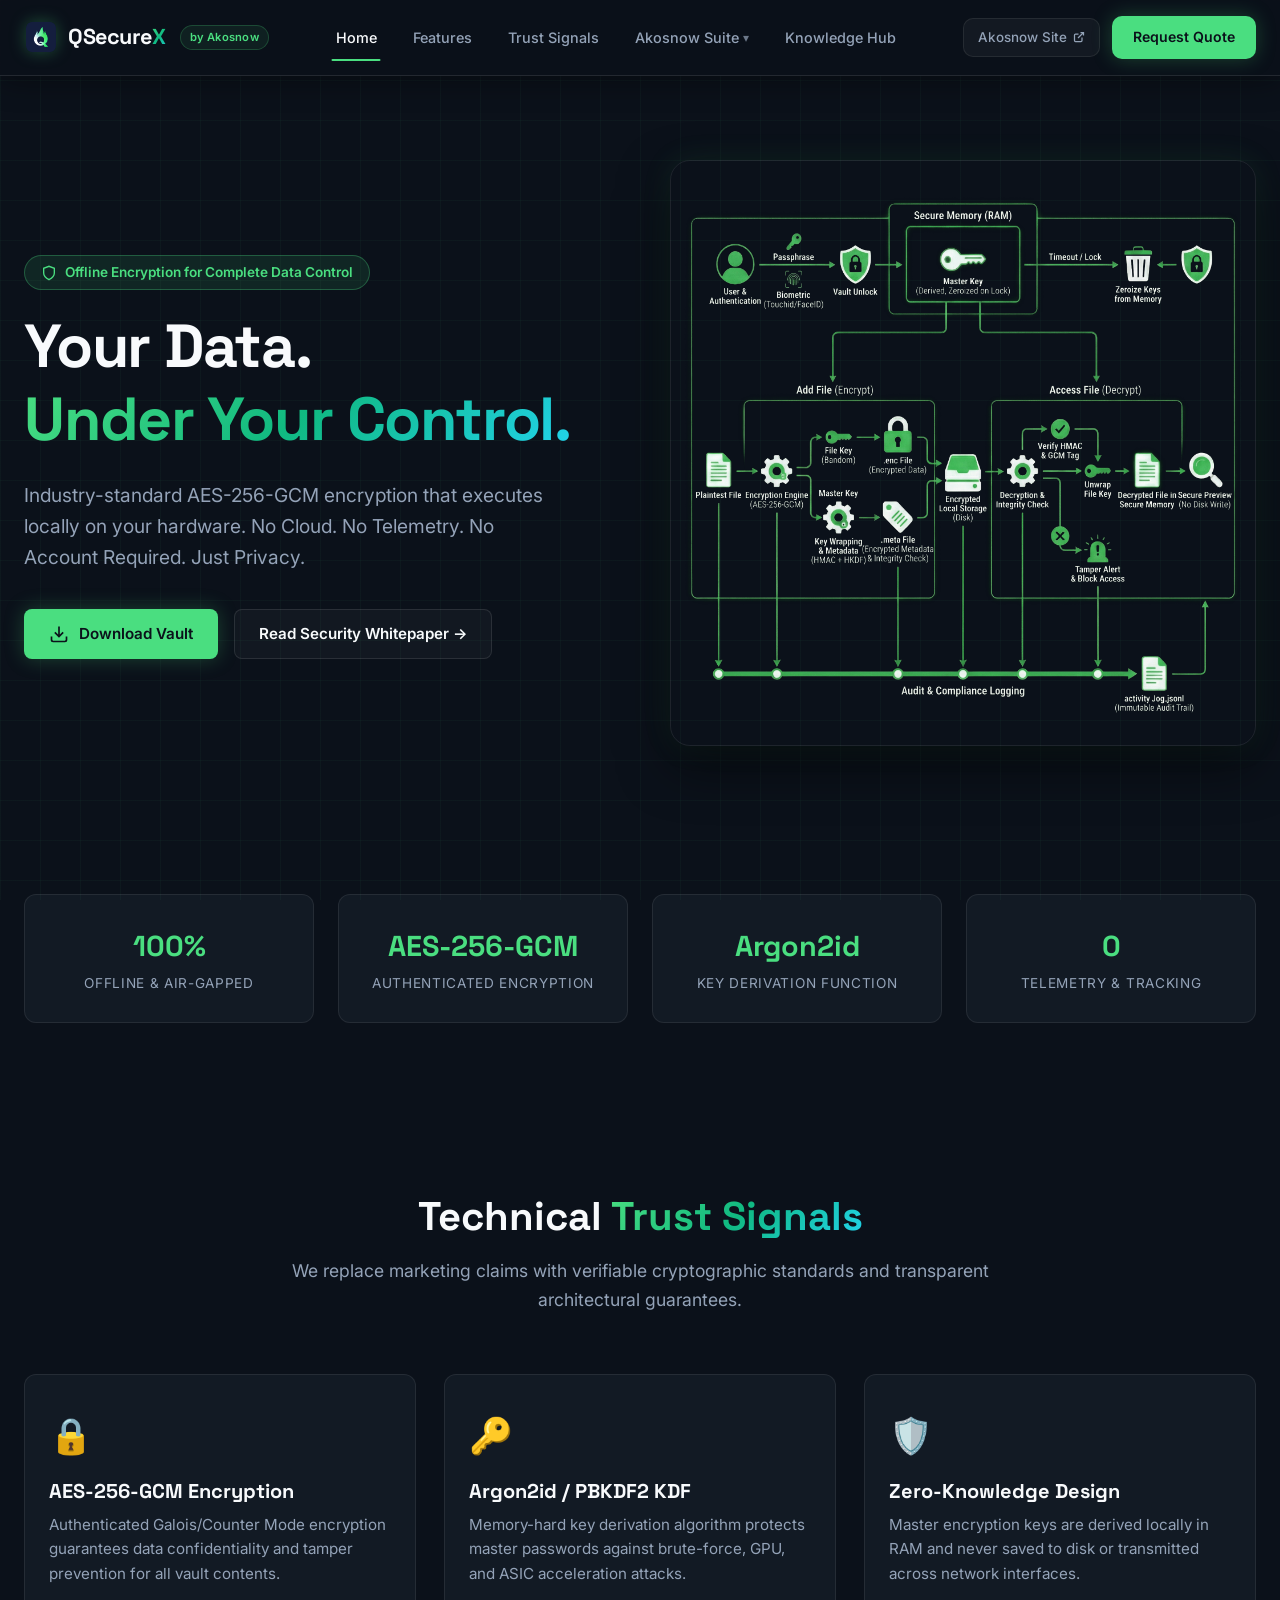
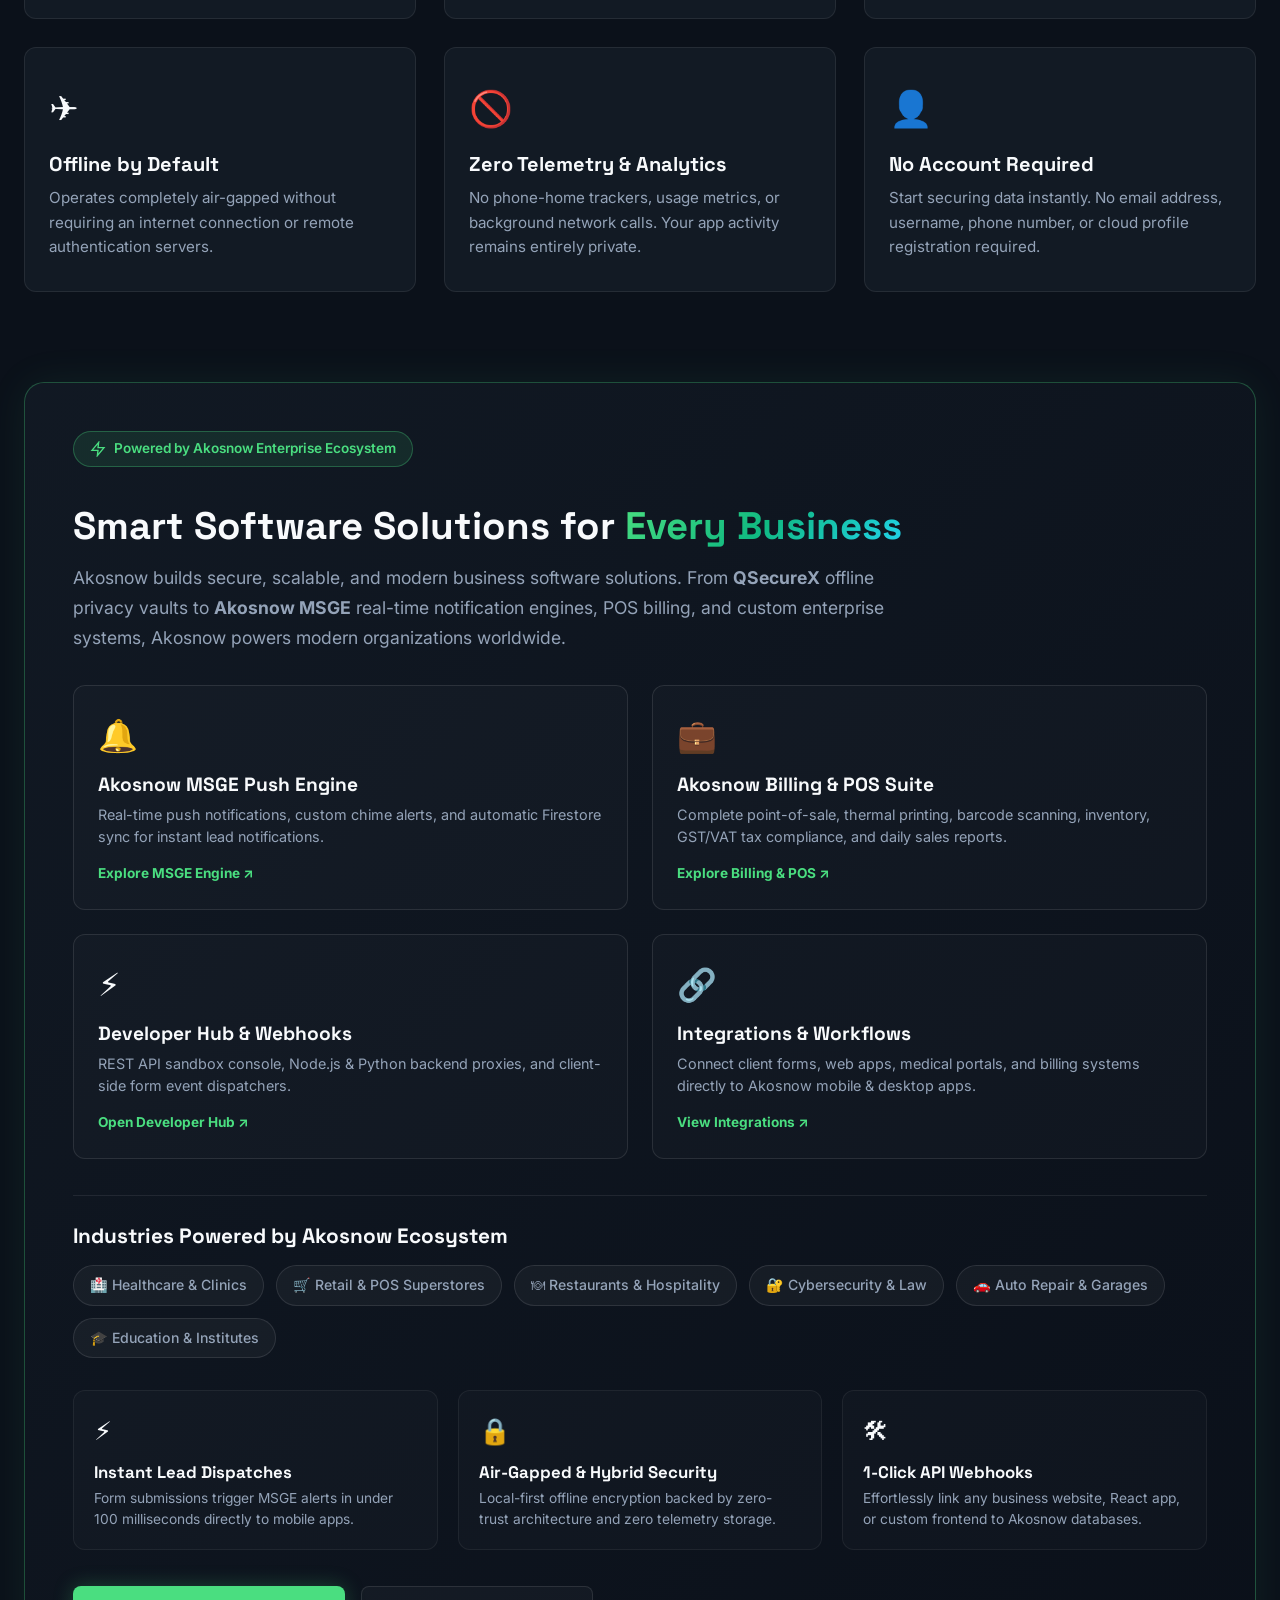
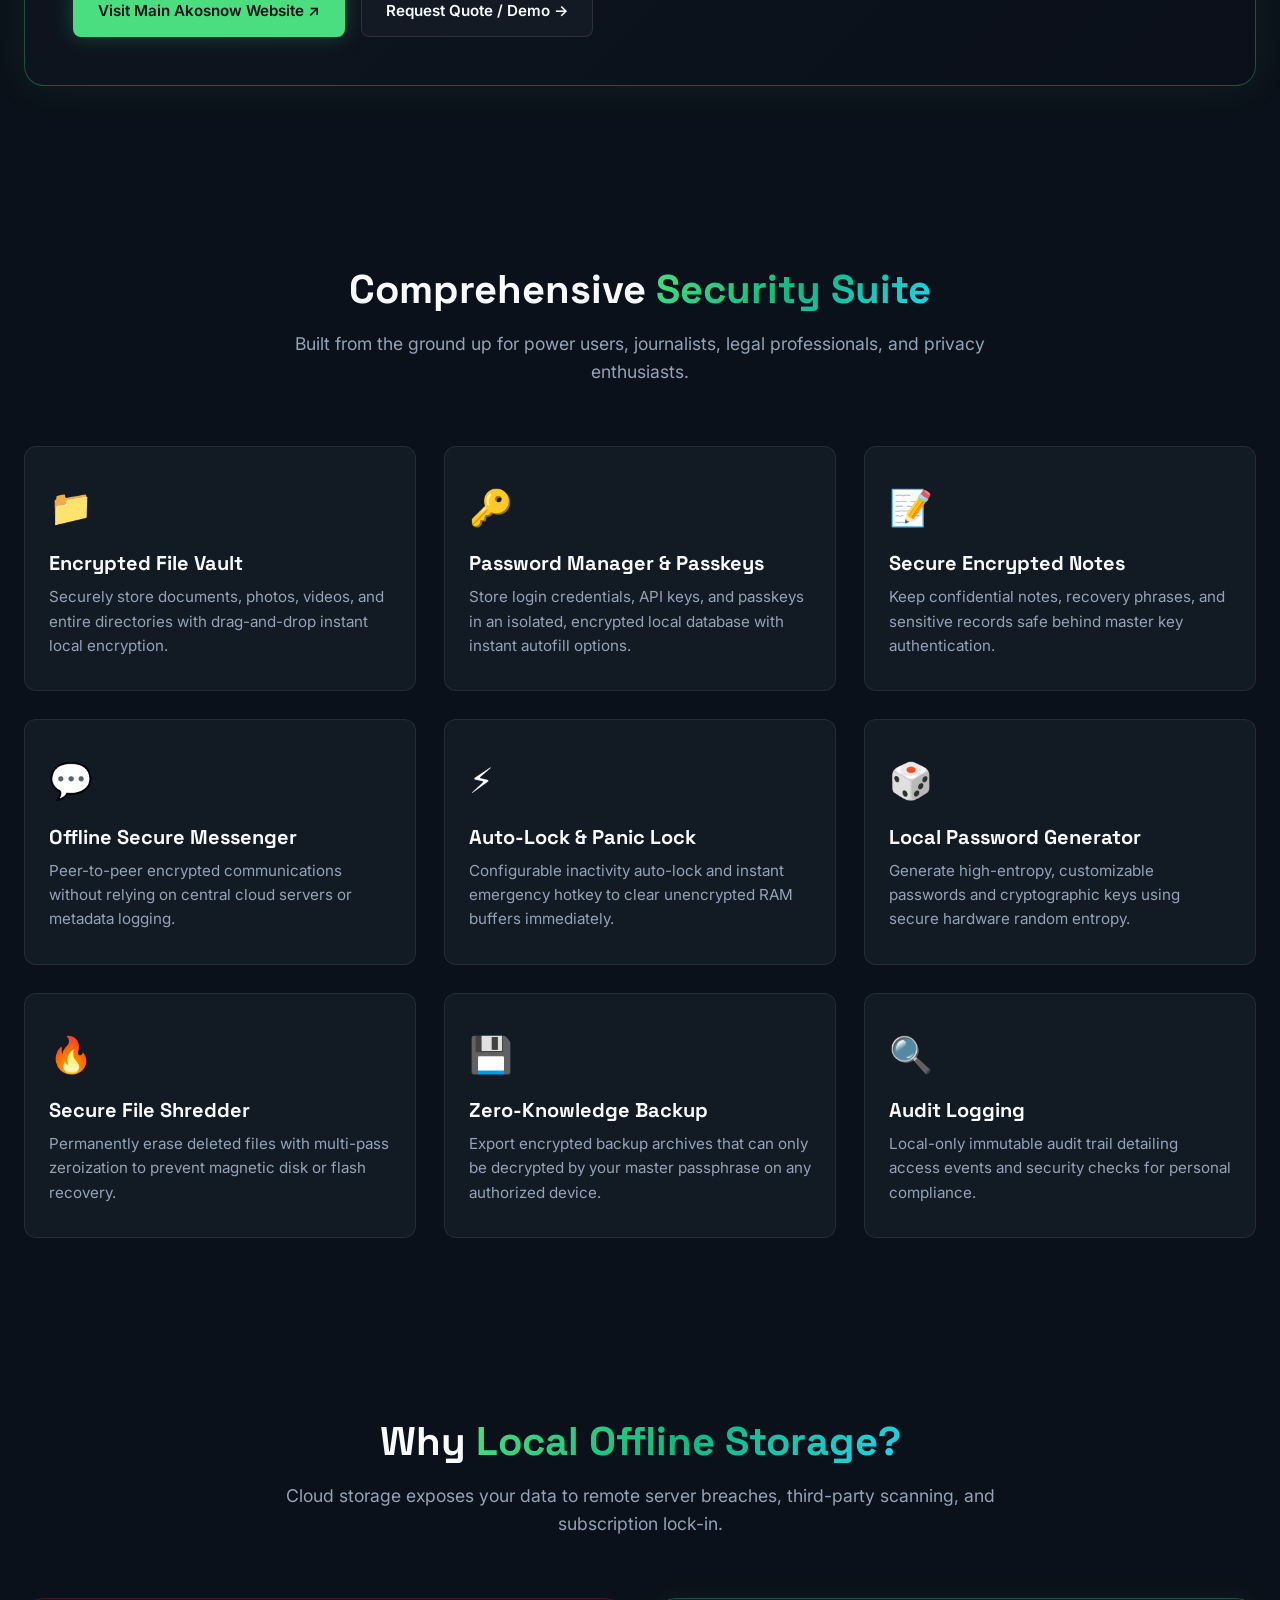
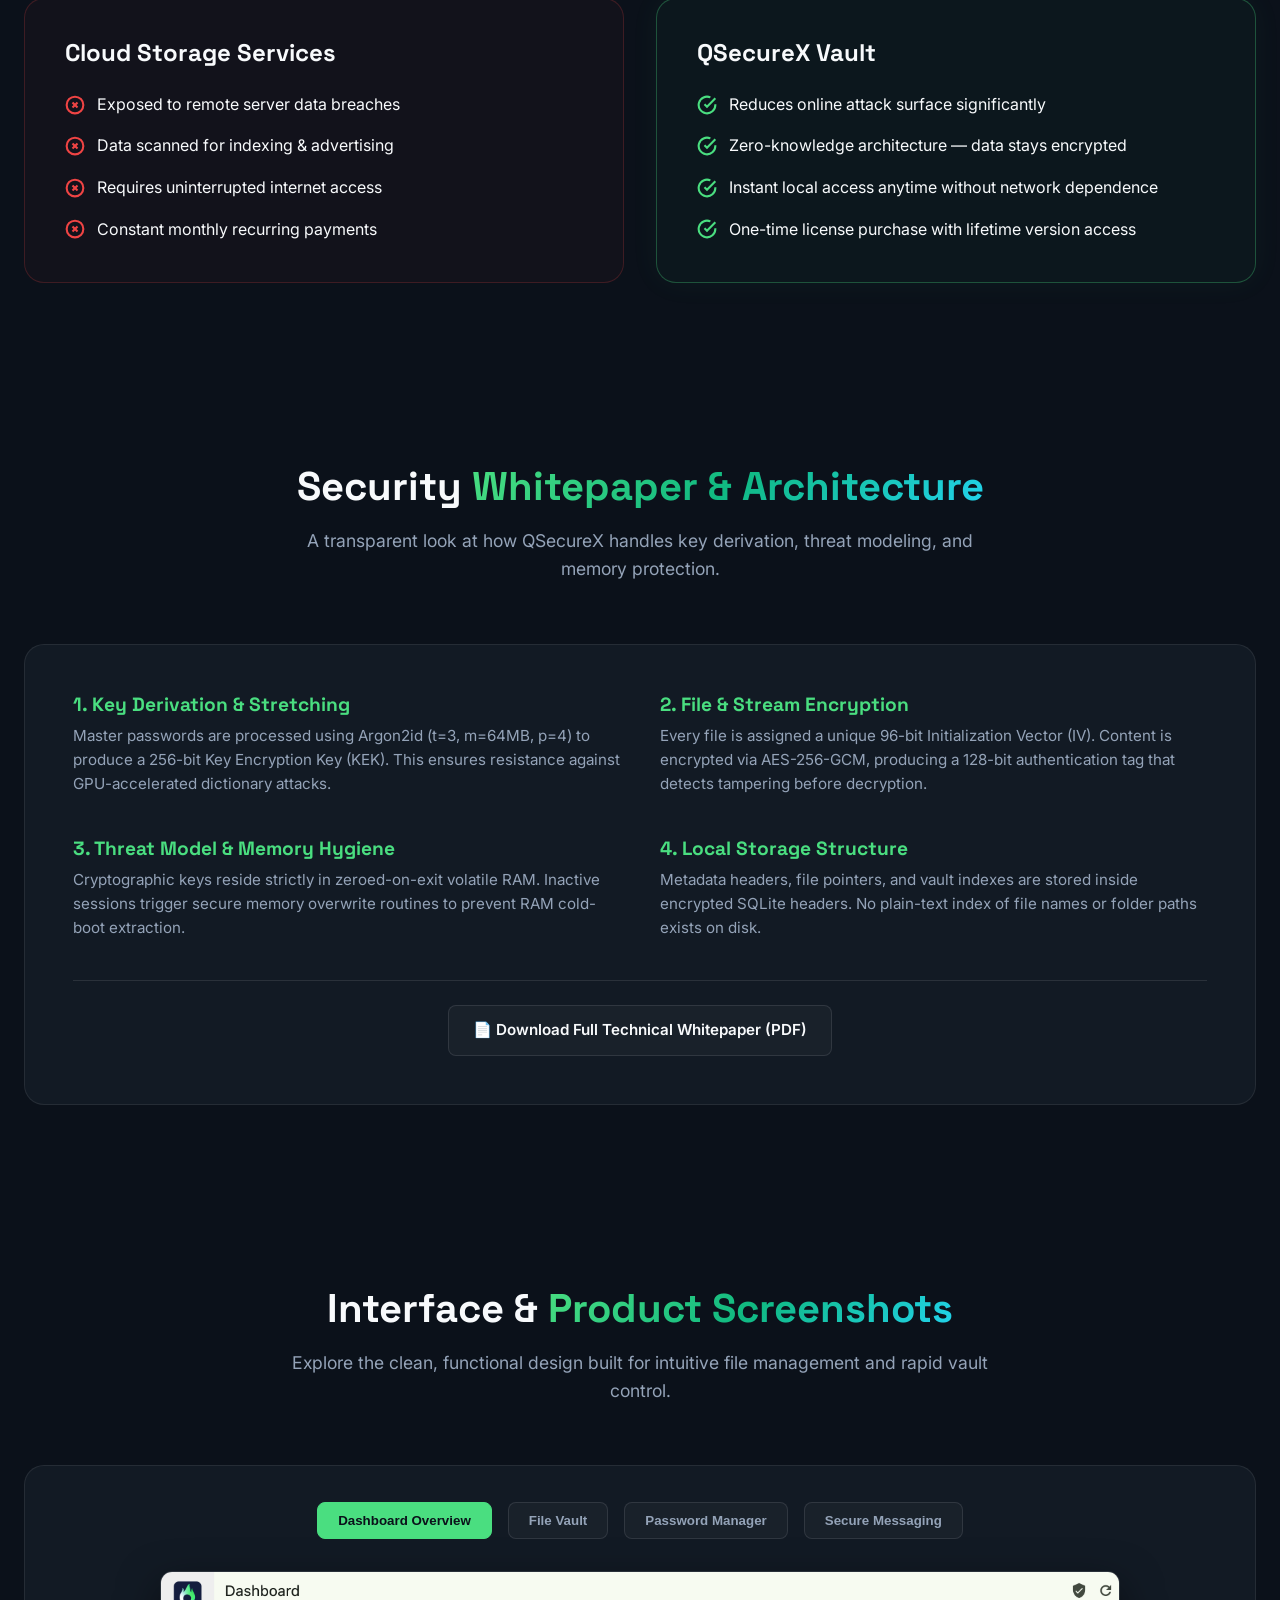
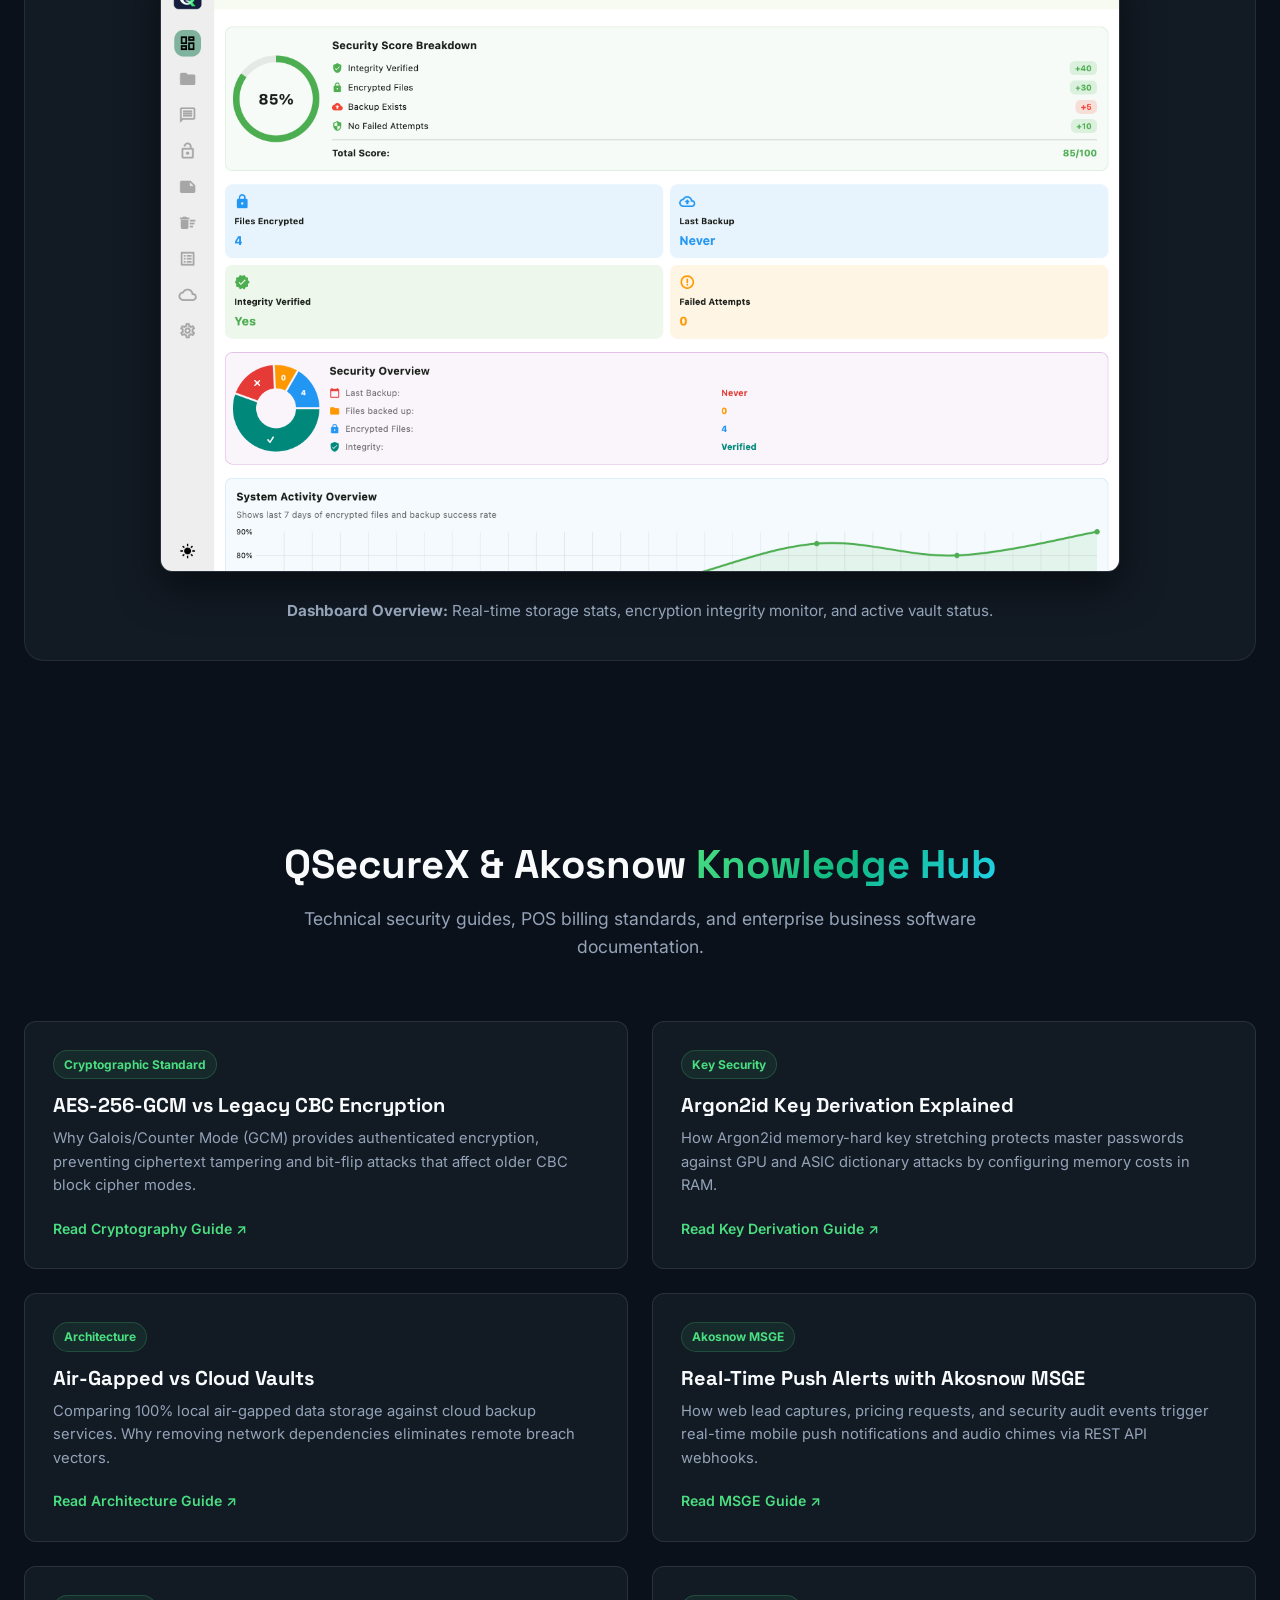
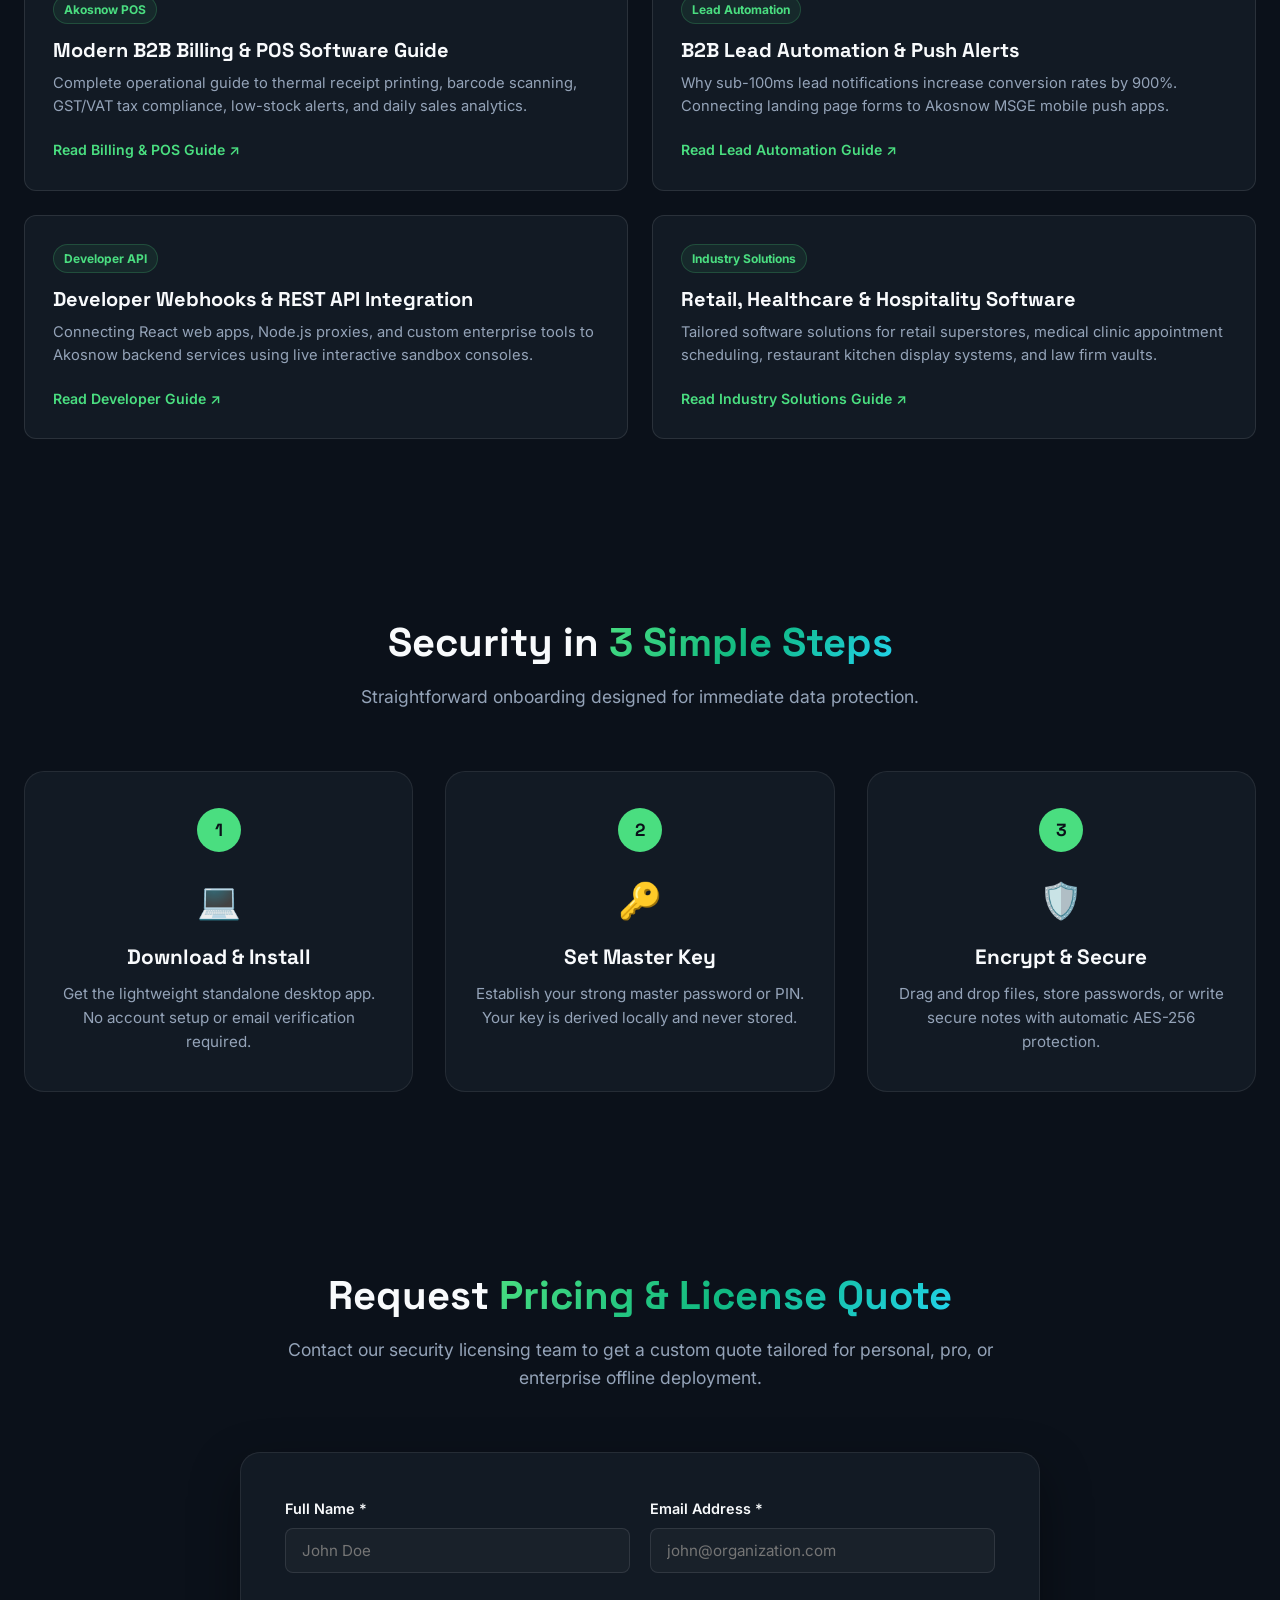
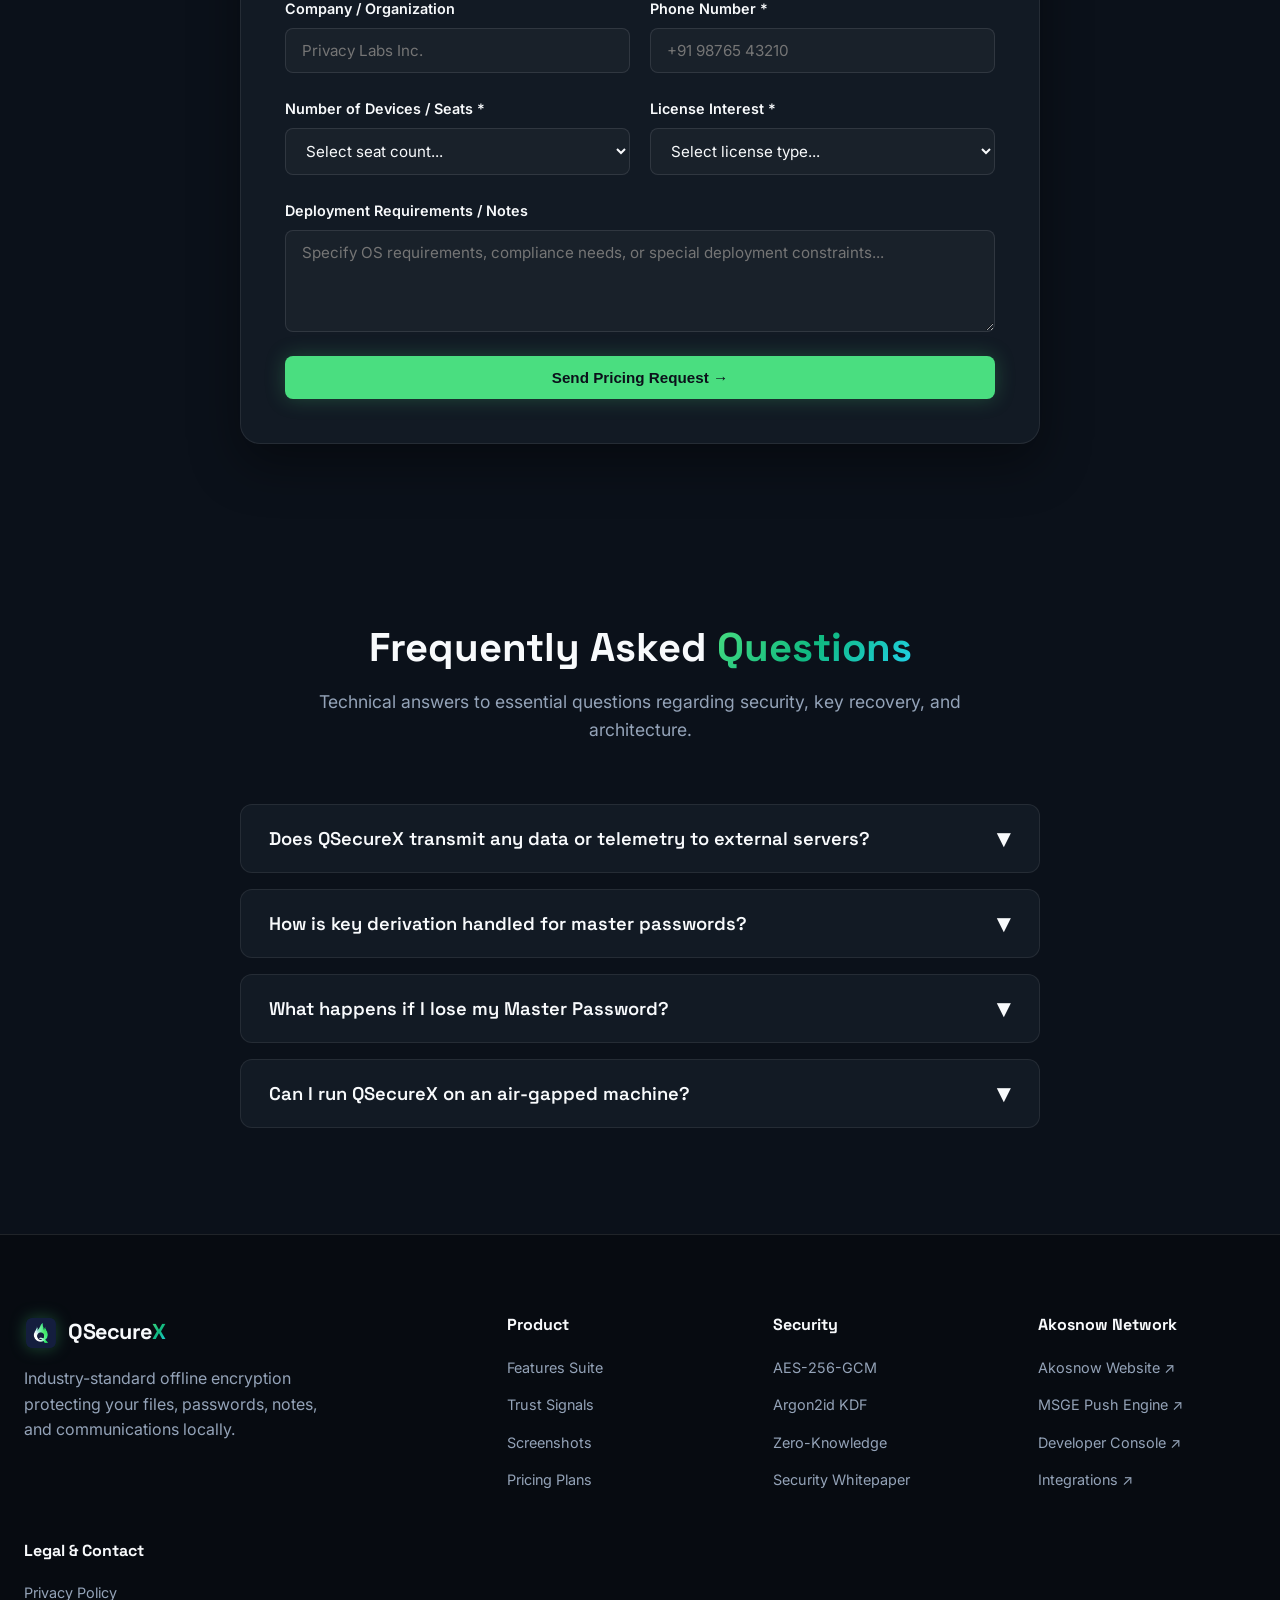
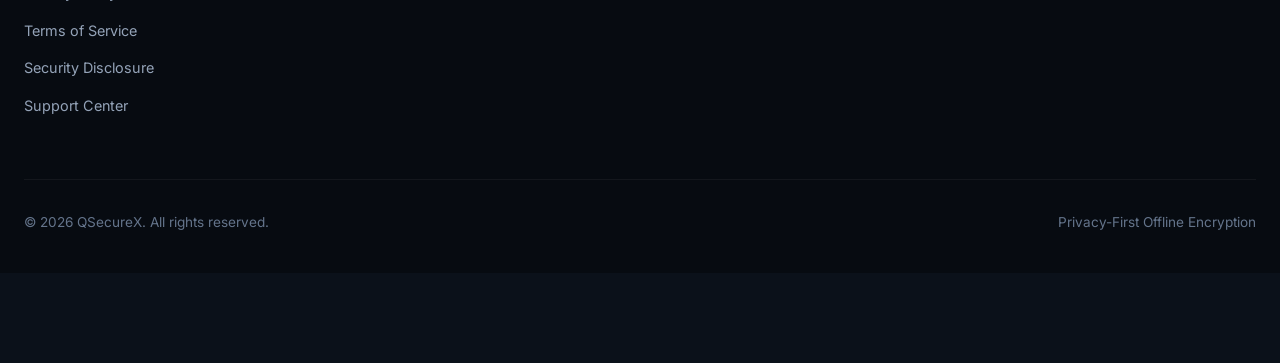
==== index.html @ ee8e8593 "Add files via upload" ====
<!DOCTYPE html>
<html lang="en">
<head>
  <meta charset="UTF-8">
  <meta name="viewport" content="width=device-width, initial-scale=1.0">
  <!-- Primary SEO Meta Tags -->
  <title>QSecureX - Offline Privacy Vault & Local Encryption</title>
  <meta name="title" content="QSecureX - Offline Privacy Vault & Local Encryption">
  <meta name="description" content="QSecureX by Akosnow is an offline privacy vault featuring AES-256-GCM local encryption, Argon2id key derivation, password manager, and Akosnow MSGE push alert sync.">
  <meta name="robots" content="index, follow, max-image-preview:large, max-snippet:-1, max-video-preview:-1">
  <meta name="author" content="Akosnow & QSecureX">
  <meta name="theme-color" content="#0b111a">
  <link rel="canonical" href="https://qsecurex.akosnow.com/">

  <!-- Open Graph / Facebook / WhatsApp SEO -->
  <meta property="og:type" content="website">
  <meta property="og:url" content="https://qsecurex.akosnow.com/">
  <meta property="og:title" content="QSecureX - Offline Privacy Vault & Security Suite">
  <meta property="og:description" content="Industry-standard AES-256-GCM local encryption powered by Akosnow MSGE. 100% offline, zero telemetry, complete data ownership.">
  <meta property="og:image" content="assets/gwag_1764444804643.png">
  <meta property="og:site_name" content="QSecureX by Akosnow">
  <meta property="og:locale" content="en_US">

  <!-- Twitter Card SEO -->
  <meta name="twitter:card" content="summary_large_image">
  <meta name="twitter:url" content="https://qsecurex.akosnow.com/">
  <meta name="twitter:title" content="QSecureX - Offline Privacy Vault">
  <meta name="twitter:description" content="AES-256-GCM authenticated local data encryption with Akosnow MSGE push alert integration. Zero telemetry tracking.">
  <meta name="twitter:image" content="assets/gwag_1764444804643.png">

  <!-- Structured Data JSON-LD Schemas (Google Search Rich Snippets) -->
  <script type="application/ld+json">
  {
    "@context": "https://schema.org",
    "@graph": [
      {
        "@type": "WebSite",
        "@id": "https://qsecurex.akosnow.com/#website",
        "url": "https://qsecurex.akosnow.com/",
        "name": "QSecureX Privacy Vault",
        "description": "Offline Privacy Vault & Local Encryption Software",
        "publisher": {
          "@id": "https://akosnow.com/#organization"
        }
      },
      {
        "@type": "WebPage",
        "@id": "https://qsecurex.akosnow.com/#webpage",
        "url": "https://qsecurex.akosnow.com/",
        "name": "QSecureX - Offline Privacy Vault & Local Encryption",
        "isPartOf": {
          "@id": "https://qsecurex.akosnow.com/#website"
        },
        "about": {
          "@id": "https://qsecurex.akosnow.com/#software-qsecurex"
        }
      },
      {
        "@type": "BreadcrumbList",
        "@id": "https://qsecurex.akosnow.com/#breadcrumb",
        "itemListElement": [
          {
            "@type": "ListItem",
            "position": 1,
            "name": "Home",
            "item": "https://qsecurex.akosnow.com/"
          },
          {
            "@type": "ListItem",
            "position": 2,
            "name": "QSecureX Vault",
            "item": "https://qsecurex.akosnow.com/#features"
          }
        ]
      },
      {
        "@type": "SoftwareApplication",
        "@id": "https://qsecurex.akosnow.com/#software-qsecurex",
        "name": "QSecureX Privacy Vault",
        "alternateName": ["QSecure", "QSecureX", "QSecureX by Akosnow"],
        "operatingSystem": "Windows, macOS, Linux",
        "applicationCategory": "SecurityApplication",
        "offers": {
          "@type": "Offer",
          "price": "0",
          "priceCurrency": "USD",
          "availability": "https://schema.org/InStock"
        },
        "description": "Industry-standard AES-256-GCM offline encryption software providing file vaults, password management, encrypted notes, and Akosnow MSGE real-time alert integration.",
        "publisher": {
          "@type": "Organization",
          "name": "Akosnow",
          "url": "https://akosnow.com"
        }
      },
      {
        "@type": "Organization",
        "@id": "https://akosnow.com/#organization",
        "name": "Akosnow",
        "alternateName": ["Akosnow Business Ecosystem", "Akosnow Software"],
        "url": "https://akosnow.com",
        "logo": "https://qsecurex.akosnow.com/assets/app_icon_1024_1764268476863.png",
        "sameAs": [
          "https://akosnow.com",
          "https://akosnow.com/msge.html",
          "https://akosnow.com/developer.html",
          "https://akosnow.com/integrations.html"
        ],
        "contactPoint": {
          "@type": "ContactPoint",
          "contactType": "customer support",
          "email": "developer@akosnow.com",
          "availableLanguage": ["English"]
        },
        "brand": [
          {
            "@type": "Brand",
            "name": "QSecureX"
          },
          {
            "@type": "Brand",
            "name": "QSecure"
          },
          {
            "@type": "Brand",
            "name": "Akosnow MSGE"
          },
          {
            "@type": "Brand",
            "name": "Akosnow POS"
          }
        ]
      },
      {
        "@type": "FAQPage",
        "@id": "https://qsecurex.akosnow.com/#faq",
        "mainEntity": [
          {
            "@type": "Question",
            "name": "Does QSecureX transmit any data or telemetry to external servers?",
            "acceptedAnswer": {
              "@type": "Answer",
              "text": "No. QSecureX is engineered to operate completely offline. There are zero background network calls, zero telemetry handlers, and zero third-party analytics code included in the application bundle."
            }
          },
          {
            "@type": "Question",
            "name": "How does QSecureX connect with Akosnow MSGE?",
            "acceptedAnswer": {
              "@type": "Answer",
              "text": "QSecureX form submissions and vault alert triggers sync directly with the Akosnow MSGE REST API Gateway and Firestore collection (akosnow_alerts) to deliver real-time push notifications and audio chimes."
            }
          },
          {
            "@type": "Question",
            "name": "How is key derivation handled for master passwords?",
            "acceptedAnswer": {
              "@type": "Answer",
              "text": "Master passwords undergo Argon2id key stretching with configurable memory cost parameters. This transforms your password into a 256-bit Key Encryption Key (KEK) that decrypts your master data key in RAM."
            }
          }
        ]
      }
    ]
  }
  </script>

  <!-- Google Fonts -->
  <link rel="preconnect" href="https://fonts.googleapis.com">
  <link rel="preconnect" href="https://fonts.gstatic.com" crossorigin>
  <link href="https://fonts.googleapis.com/css2?family=Inter:wght@300;400;500;600;700&family=Space+Grotesk:wght@500;600;700&display=swap" rel="stylesheet">
  
  <!-- Stylesheet -->
  <link rel="stylesheet" href="styles.css">
  <link rel="icon" type="image/png" href="assets/app_icon_1024_1764268476863.png">
</head>
<body>

  <div class="grid-background"></div>

  <!-- Header / Navigation -->
  <header class="site-header">
    <div class="container header-inner">
      <a href="#" class="logo">
        <img src="assets/app_icon_1024_1764268476863.png" alt="QSecureX Logo" class="logo-img">
        <span class="logo-text">QSecure<span class="gradient-text">X</span></span>
        <span class="header-ecosystem-tag">by Akosnow</span>
      </a>

      <button class="mobile-toggle" id="mobileToggle" aria-label="Toggle Navigation Menu">
        ☰
      </button>

      <ul class="nav-menu" id="navMenu">
        <li><a href="#home" class="nav-link active">Home</a></li>
        <li><a href="#features" class="nav-link">Features</a></li>
        <li><a href="#trust" class="nav-link">Trust Signals</a></li>
        <li class="nav-dropdown-item">
          <a href="#akosnow" class="nav-link dropdown-toggle">
            Akosnow Suite <span class="chevron">▾</span>
          </a>
          <ul class="dropdown-menu">
            <li>
              <a href="akosnow website/index.html">
                <span class="menu-icon">🌐</span>
                <span class="menu-text">Akosnow Main Website</span>
                <span class="arrow">↗</span>
              </a>
            </li>
            <li>
              <a href="akosnow website/msge.html">
                <span class="menu-icon">🔔</span>
                <span class="menu-text">MSGE Push Engine</span>
                <span class="arrow">↗</span>
              </a>
            </li>
            <li>
              <a href="akosnow website/index.html#products">
                <span class="menu-icon">💼</span>
                <span class="menu-text">Billing & POS Suite</span>
                <span class="arrow">↗</span>
              </a>
            </li>
            <li>
              <a href="akosnow website/developer.html">
                <span class="menu-icon">⚡</span>
                <span class="menu-text">Developer Console</span>
                <span class="arrow">↗</span>
              </a>
            </li>
            <li>
              <a href="akosnow website/integrations.html">
                <span class="menu-icon">🔗</span>
                <span class="menu-text">Integrations Hub</span>
                <span class="arrow">↗</span>
              </a>
            </li>
          </ul>
        </li>
        <li><a href="#guides" class="nav-link">Knowledge Hub</a></li>
      </ul>

      <div class="header-actions">
        <a href="akosnow website/index.html" class="header-link-btn" title="Open Akosnow Website">
          <span>Akosnow Site</span>
          <svg width="12" height="12" viewBox="0 0 24 24" fill="none" stroke="currentColor" stroke-width="2.5"><path d="M18 13v6a2 2 0 0 1-2 2H5a2 2 0 0 1-2-2V8a2 2 0 0 1 2-2h6"></path><polyline points="15 3 21 3 21 9"></polyline><line x1="10" y1="14" x2="21" y2="3"></line></svg>
        </a>
        <a href="#pricing" class="btn btn-primary header-cta-btn">Request Quote</a>
      </div>
    </div>
  </header>

  <!-- Hero Section -->
  <section class="hero" id="home">
    <div class="container hero-grid">
      <div class="hero-content">
        <div class="badge">
          <svg width="16" height="16" fill="none" stroke="currentColor" stroke-width="2" viewBox="0 0 24 24"><path d="M12 22s8-4 8-10V5l-8-3-8 3v7c0 6 8 10 8 10z"></path></svg>
          <span>Offline Encryption for Complete Data Control</span>
        </div>
        <h1>Your Data. <br><span class="gradient-text">Under Your Control.</span></h1>
        <p class="hero-description">
          Industry-standard AES-256-GCM encryption that executes locally on your hardware. No Cloud. No Telemetry. No Account Required. Just Privacy.
        </p>
        <div class="hero-cta">
          <a href="#pricing" class="btn btn-primary">
            <svg width="20" height="20" fill="none" stroke="currentColor" stroke-width="2" viewBox="0 0 24 24"><path d="M21 15v4a2 2 0 0 1-2 2H5a2 2 0 0 1-2-2v-4M7 10l5 5 5-5M12 15V3"></path></svg>
            Download Vault
          </a>
          <a href="#whitepaper" class="btn btn-outline">Read Security Whitepaper →</a>
        </div>
      </div>

      <div class="hero-visual">
        <img src="assets/gwag_1764444804643.png" alt="QSecureX Zero-Knowledge Security Architecture" class="hero-img">
      </div>
    </div>
  </section>

  <!-- Stats Grid / Highlights -->
  <section class="stats-section">
    <div class="container">
      <div class="stats-grid">
        <div class="stat-card">
          <div class="stat-value">100%</div>
          <div class="stat-label">Offline & Air-Gapped</div>
        </div>
        <div class="stat-card">
          <div class="stat-value">AES-256-GCM</div>
          <div class="stat-label">Authenticated Encryption</div>
        </div>
        <div class="stat-card">
          <div class="stat-value">Argon2id</div>
          <div class="stat-label">Key Derivation Function</div>
        </div>
        <div class="stat-card">
          <div class="stat-value">0</div>
          <div class="stat-label">Telemetry & Tracking</div>
        </div>
      </div>
    </div>
  </section>

  <!-- Technical Trust Signals Section -->
  <section class="section" id="trust">
    <div class="container">
      <div class="section-header">
        <h2>Technical <span class="gradient-text">Trust Signals</span></h2>
        <p>We replace marketing claims with verifiable cryptographic standards and transparent architectural guarantees.</p>
      </div>

      <div class="trust-grid">
        <div class="trust-card">
          <div class="trust-icon">🔒</div>
          <h3>AES-256-GCM Encryption</h3>
          <p>Authenticated Galois/Counter Mode encryption guarantees data confidentiality and tamper prevention for all vault contents.</p>
        </div>

        <div class="trust-card">
          <div class="trust-icon">🔑</div>
          <h3>Argon2id / PBKDF2 KDF</h3>
          <p>Memory-hard key derivation algorithm protects master passwords against brute-force, GPU, and ASIC acceleration attacks.</p>
        </div>

        <div class="trust-card">
          <div class="trust-icon">🛡️</div>
          <h3>Zero-Knowledge Design</h3>
          <p>Master encryption keys are derived locally in RAM and never saved to disk or transmitted across network interfaces.</p>
        </div>

        <div class="trust-card">
          <div class="trust-icon">✈️</div>
          <h3>Offline by Default</h3>
          <p>Operates completely air-gapped without requiring an internet connection or remote authentication servers.</p>
        </div>

        <div class="trust-card">
          <div class="trust-icon">🚫</div>
          <h3>Zero Telemetry & Analytics</h3>
          <p>No phone-home trackers, usage metrics, or background network calls. Your app activity remains entirely private.</p>
        </div>

        <div class="trust-card">
          <div class="trust-icon">👤</div>
          <h3>No Account Required</h3>
          <p>Start securing data instantly. No email address, username, phone number, or cloud profile registration required.</p>
        </div>
      </div>
    </div>
  <!-- Akosnow Ecosystem & Main Platform Showcase Section -->
  <section class="section" id="akosnow">
    <div class="container">
      <div class="akosnow-integration-card">
        <div class="akosnow-card-content">
          <div class="badge">
            <svg width="16" height="16" fill="none" stroke="currentColor" stroke-width="2" viewBox="0 0 24 24"><path d="M13 2L3 14h9l-1 8 10-12h-9l1-8z"></path></svg>
            <span>Powered by Akosnow Enterprise Ecosystem</span>
          </div>
          <h2>Smart Software Solutions for <span class="gradient-text">Every Business</span></h2>
          <p>
            Akosnow builds secure, scalable, and modern business software solutions. From <strong>QSecureX</strong> offline privacy vaults to <strong>Akosnow MSGE</strong> real-time notification engines, POS billing, and custom enterprise systems, Akosnow powers modern organizations worldwide.
          </p>

          <!-- Core Products Showcase Grid -->
          <div class="akosnow-products-grid">
            <a href="akosnow website/msge.html" class="akosnow-product-box">
              <div class="ap-icon">🔔</div>
              <h3>Akosnow MSGE Push Engine</h3>
              <p>Real-time push notifications, custom chime alerts, and automatic Firestore sync for instant lead notifications.</p>
              <span class="ap-link">Explore MSGE Engine ↗</span>
            </a>

            <a href="akosnow website/index.html#products" class="akosnow-product-box">
              <div class="ap-icon">💼</div>
              <h3>Akosnow Billing & POS Suite</h3>
              <p>Complete point-of-sale, thermal printing, barcode scanning, inventory, GST/VAT tax compliance, and daily sales reports.</p>
              <span class="ap-link">Explore Billing & POS ↗</span>
            </a>

            <a href="akosnow website/developer.html" class="akosnow-product-box">
              <div class="ap-icon">⚡</div>
              <h3>Developer Hub & Webhooks</h3>
              <p>REST API sandbox console, Node.js & Python backend proxies, and client-side form event dispatchers.</p>
              <span class="ap-link">Open Developer Hub ↗</span>
            </a>

            <a href="akosnow website/integrations.html" class="akosnow-product-box">
              <div class="ap-icon">🔗</div>
              <h3>Integrations & Workflows</h3>
              <p>Connect client forms, web apps, medical portals, and billing systems directly to Akosnow mobile & desktop apps.</p>
              <span class="ap-link">View Integrations ↗</span>
            </a>
          </div>

          <!-- Industries Powered by Akosnow & QSecureX -->
          <div class="akosnow-industries-block">
            <h3>Industries Powered by Akosnow Ecosystem</h3>
            <div class="akosnow-industry-pills">
              <div class="ind-pill">🏥 Healthcare & Clinics</div>
              <div class="ind-pill">🛒 Retail & POS Superstores</div>
              <div class="ind-pill">🍽 Restaurants & Hospitality</div>
              <div class="ind-pill">🔐 Cybersecurity & Law</div>
              <div class="ind-pill">🚗 Auto Repair & Garages</div>
              <div class="ind-pill">🎓 Education & Institutes</div>
            </div>
          </div>

          <!-- Why Choose Akosnow Highlights -->
          <div class="akosnow-why-grid">
            <div class="why-item">
              <div class="why-icon">⚡</div>
              <h4>Instant Lead Dispatches</h4>
              <p>Form submissions trigger MSGE alerts in under 100 milliseconds directly to mobile apps.</p>
            </div>

            <div class="why-item">
              <div class="why-icon">🔒</div>
              <h4>Air-Gapped & Hybrid Security</h4>
              <p>Local-first offline encryption backed by zero-trust architecture and zero telemetry storage.</p>
            </div>

            <div class="why-item">
              <div class="why-icon">🛠</div>
              <h4>1-Click API Webhooks</h4>
              <p>Effortlessly link any business website, React app, or custom frontend to Akosnow databases.</p>
            </div>
          </div>

          <div class="hero-cta" style="margin-top: 36px;">
            <a href="akosnow website/index.html" class="btn btn-primary">
              Visit Main Akosnow Website ↗
            </a>
            <a href="#pricing" class="btn btn-outline">Request Quote / Demo →</a>
          </div>
        </div>
      </div>
    </div>
  </section>

  <!-- Core Security Features Grid -->
  <section class="section" id="features">
    <div class="container">
      <div class="section-header">
        <h2>Comprehensive <span class="gradient-text">Security Suite</span></h2>
        <p>Built from the ground up for power users, journalists, legal professionals, and privacy enthusiasts.</p>
      </div>

      <div class="features-module-grid">
        <div class="module-card">
          <div class="module-icon">📁</div>
          <h3>Encrypted File Vault</h3>
          <p>Securely store documents, photos, videos, and entire directories with drag-and-drop instant local encryption.</p>
        </div>

        <div class="module-card">
          <div class="module-icon">🔑</div>
          <h3>Password Manager & Passkeys</h3>
          <p>Store login credentials, API keys, and passkeys in an isolated, encrypted local database with instant autofill options.</p>
        </div>

        <div class="module-card">
          <div class="module-icon">📝</div>
          <h3>Secure Encrypted Notes</h3>
          <p>Keep confidential notes, recovery phrases, and sensitive records safe behind master key authentication.</p>
        </div>

        <div class="module-card">
          <div class="module-icon">💬</div>
          <h3>Offline Secure Messenger</h3>
          <p>Peer-to-peer encrypted communications without relying on central cloud servers or metadata logging.</p>
        </div>

        <div class="module-card">
          <div class="module-icon">⚡</div>
          <h3>Auto-Lock & Panic Lock</h3>
          <p>Configurable inactivity auto-lock and instant emergency hotkey to clear unencrypted RAM buffers immediately.</p>
        </div>

        <div class="module-card">
          <div class="module-icon">🎲</div>
          <h3>Local Password Generator</h3>
          <p>Generate high-entropy, customizable passwords and cryptographic keys using secure hardware random entropy.</p>
        </div>

        <div class="module-card">
          <div class="module-icon">🔥</div>
          <h3>Secure File Shredder</h3>
          <p>Permanently erase deleted files with multi-pass zeroization to prevent magnetic disk or flash recovery.</p>
        </div>

        <div class="module-card">
          <div class="module-icon">💾</div>
          <h3>Zero-Knowledge Backup</h3>
          <p>Export encrypted backup archives that can only be decrypted by your master passphrase on any authorized device.</p>
        </div>

        <div class="module-card">
          <div class="module-icon">🔍</div>
          <h3>Audit Logging</h3>
          <p>Local-only immutable audit trail detailing access events and security checks for personal compliance.</p>
        </div>
      </div>
    </div>
  </section>

  <!-- Offline vs Cloud Comparison -->
  <section class="section" id="comparison">
    <div class="container">
      <div class="section-header">
        <h2>Why <span class="gradient-text">Local Offline Storage?</span></h2>
        <p>Cloud storage exposes your data to remote server breaches, third-party scanning, and subscription lock-in.</p>
      </div>

      <div class="comparison-grid">
        <div class="comp-card cloud">
          <div class="comp-header">
            <h3>Cloud Storage Services</h3>
          </div>
          <ul class="comp-list">
            <li>
              <svg width="20" height="20" fill="none" stroke="currentColor" stroke-width="2.5" viewBox="0 0 24 24"><circle cx="12" cy="12" r="10"></circle><line x1="15" y1="9" x2="9" y2="15"></line><line x1="9" y1="9" x2="15" y2="15"></line></svg>
              Exposed to remote server data breaches
            </li>
            <li>
              <svg width="20" height="20" fill="none" stroke="currentColor" stroke-width="2.5" viewBox="0 0 24 24"><circle cx="12" cy="12" r="10"></circle><line x1="15" y1="9" x2="9" y2="15"></line><line x1="9" y1="9" x2="15" y2="15"></line></svg>
              Data scanned for indexing & advertising
            </li>
            <li>
              <svg width="20" height="20" fill="none" stroke="currentColor" stroke-width="2.5" viewBox="0 0 24 24"><circle cx="12" cy="12" r="10"></circle><line x1="15" y1="9" x2="9" y2="15"></line><line x1="9" y1="9" x2="15" y2="15"></line></svg>
              Requires uninterrupted internet access
            </li>
            <li>
              <svg width="20" height="20" fill="none" stroke="currentColor" stroke-width="2.5" viewBox="0 0 24 24"><circle cx="12" cy="12" r="10"></circle><line x1="15" y1="9" x2="9" y2="15"></line><line x1="9" y1="9" x2="15" y2="15"></line></svg>
              Constant monthly recurring payments
            </li>
          </ul>
        </div>

        <div class="comp-card qsecurex">
          <div class="comp-header">
            <h3>QSecureX Vault</h3>
          </div>
          <ul class="comp-list">
            <li>
              <svg width="20" height="20" fill="none" stroke="currentColor" stroke-width="2.5" viewBox="0 0 24 24"><path d="M22 11.08V12a10 10 0 1 1-5.93-9.14"></path><polyline points="22 4 12 14.01 9 11.01"></polyline></svg>
              Reduces online attack surface significantly
            </li>
            <li>
              <svg width="20" height="20" fill="none" stroke="currentColor" stroke-width="2.5" viewBox="0 0 24 24"><path d="M22 11.08V12a10 10 0 1 1-5.93-9.14"></path><polyline points="22 4 12 14.01 9 11.01"></polyline></svg>
              Zero-knowledge architecture — data stays encrypted
            </li>
            <li>
              <svg width="20" height="20" fill="none" stroke="currentColor" stroke-width="2.5" viewBox="0 0 24 24"><path d="M22 11.08V12a10 10 0 1 1-5.93-9.14"></path><polyline points="22 4 12 14.01 9 11.01"></polyline></svg>
              Instant local access anytime without network dependence
            </li>
            <li>
              <svg width="20" height="20" fill="none" stroke="currentColor" stroke-width="2.5" viewBox="0 0 24 24"><path d="M22 11.08V12a10 10 0 1 1-5.93-9.14"></path><polyline points="22 4 12 14.01 9 11.01"></polyline></svg>
              One-time license purchase with lifetime version access
            </li>
          </ul>
        </div>
      </div>
    </div>
  </section>

  <!-- Security Whitepaper Deep Dive Section -->
  <section class="section" id="whitepaper">
    <div class="container">
      <div class="section-header">
        <h2>Security <span class="gradient-text">Whitepaper & Architecture</span></h2>
        <p>A transparent look at how QSecureX handles key derivation, threat modeling, and memory protection.</p>
      </div>

      <div class="whitepaper-card">
        <div class="wp-grid">
          <div class="wp-topic">
            <h4>1. Key Derivation & Stretching</h4>
            <p>Master passwords are processed using Argon2id (t=3, m=64MB, p=4) to produce a 256-bit Key Encryption Key (KEK). This ensures resistance against GPU-accelerated dictionary attacks.</p>
          </div>

          <div class="wp-topic">
            <h4>2. File & Stream Encryption</h4>
            <p>Every file is assigned a unique 96-bit Initialization Vector (IV). Content is encrypted via AES-256-GCM, producing a 128-bit authentication tag that detects tampering before decryption.</p>
          </div>

          <div class="wp-topic">
            <h4>3. Threat Model & Memory Hygiene</h4>
            <p>Cryptographic keys reside strictly in zeroed-on-exit volatile RAM. Inactive sessions trigger secure memory overwrite routines to prevent RAM cold-boot extraction.</p>
          </div>

          <div class="wp-topic">
            <h4>4. Local Storage Structure</h4>
            <p>Metadata headers, file pointers, and vault indexes are stored inside encrypted SQLite headers. No plain-text index of file names or folder paths exists on disk.</p>
          </div>
        </div>

        <div class="wp-footer">
          <a href="#" class="btn btn-outline" onclick="alert('Downloading full QSecureX Cryptographic Whitepaper Specification (PDF)'); return false;">
            📄 Download Full Technical Whitepaper (PDF)
          </a>
        </div>
      </div>
    </div>
  </section>

  <!-- Screenshots Gallery Section -->
  <section class="section" id="screenshots">
    <div class="container">
      <div class="section-header">
        <h2>Interface & <span class="gradient-text">Product Screenshots</span></h2>
        <p>Explore the clean, functional design built for intuitive file management and rapid vault control.</p>
      </div>

      <div class="gallery-container">
        <div class="gallery-tabs">
          <button class="gallery-tab active" data-tab="dashboard">Dashboard Overview</button>
          <button class="gallery-tab" data-tab="vault">File Vault</button>
          <button class="gallery-tab" data-tab="passwords">Password Manager</button>
          <button class="gallery-tab" data-tab="messaging">Secure Messaging</button>
        </div>

        <div class="gallery-preview">
          <img src="assets/phhh_1764586606748.png" id="previewImage" alt="QSecureX Dashboard Preview" class="gallery-img" loading="lazy" decoding="async">
          <div class="gallery-caption" id="previewCaption">
            <strong>Dashboard Overview:</strong> Real-time storage stats, encryption integrity monitor, and active vault status.
          </div>
        </div>
      </div>
    </div>
  </section>

  <!-- Security, Privacy & Business Software Knowledge Hub -->
  <section class="section" id="guides">
    <div class="container">
      <div class="section-header">
        <h2>QSecureX & Akosnow <span class="gradient-text">Knowledge Hub</span></h2>
        <p>Technical security guides, POS billing standards, and enterprise business software documentation.</p>
      </div>

      <div class="guides-grid">
        <!-- QSecureX Security Articles -->
        <article class="guide-card">
          <div class="guide-badge">Cryptographic Standard</div>
          <h3>AES-256-GCM vs Legacy CBC Encryption</h3>
          <p>Why Galois/Counter Mode (GCM) provides authenticated encryption, preventing ciphertext tampering and bit-flip attacks that affect older CBC block cipher modes.</p>
          <a href="guides/aes-256-gcm-vs-cbc.html" class="guide-link">Read Cryptography Guide ↗</a>
        </article>

        <article class="guide-card">
          <div class="guide-badge">Key Security</div>
          <h3>Argon2id Key Derivation Explained</h3>
          <p>How Argon2id memory-hard key stretching protects master passwords against GPU and ASIC dictionary attacks by configuring memory costs in RAM.</p>
          <a href="guides/argon2id-explained.html" class="guide-link">Read Key Derivation Guide ↗</a>
        </article>

        <article class="guide-card">
          <div class="guide-badge">Architecture</div>
          <h3>Air-Gapped vs Cloud Vaults</h3>
          <p>Comparing 100% local air-gapped data storage against cloud backup services. Why removing network dependencies eliminates remote breach vectors.</p>
          <a href="guides/air-gapped-vs-cloud.html" class="guide-link">Read Architecture Guide ↗</a>
        </article>

        <article class="guide-card">
          <div class="guide-badge">Akosnow MSGE</div>
          <h3>Real-Time Push Alerts with Akosnow MSGE</h3>
          <p>How web lead captures, pricing requests, and security audit events trigger real-time mobile push notifications and audio chimes via REST API webhooks.</p>
          <a href="guides/akosnow-msge-lead-alerts.html" class="guide-link">Read MSGE Guide ↗</a>
        </article>

        <!-- Akosnow Business Software Articles -->
        <article class="guide-card">
          <div class="guide-badge">Akosnow POS</div>
          <h3>Modern B2B Billing & POS Software Guide</h3>
          <p>Complete operational guide to thermal receipt printing, barcode scanning, GST/VAT tax compliance, low-stock alerts, and daily sales analytics.</p>
          <a href="guides/akosnow-billing-pos-guide.html" class="guide-link">Read Billing & POS Guide ↗</a>
        </article>

        <article class="guide-card">
          <div class="guide-badge">Lead Automation</div>
          <h3>B2B Lead Automation & Push Alerts</h3>
          <p>Why sub-100ms lead notifications increase conversion rates by 900%. Connecting landing page forms to Akosnow MSGE mobile push apps.</p>
          <a href="guides/akosnow-crm-lead-automation.html" class="guide-link">Read Lead Automation Guide ↗</a>
        </article>

        <article class="guide-card">
          <div class="guide-badge">Developer API</div>
          <h3>Developer Webhooks & REST API Integration</h3>
          <p>Connecting React web apps, Node.js proxies, and custom enterprise tools to Akosnow backend services using live interactive sandbox consoles.</p>
          <a href="guides/akosnow-developer-webhooks.html" class="guide-link">Read Developer Guide ↗</a>
        </article>

        <article class="guide-card">
          <div class="guide-badge">Industry Solutions</div>
          <h3>Retail, Healthcare & Hospitality Software</h3>
          <p>Tailored software solutions for retail superstores, medical clinic appointment scheduling, restaurant kitchen display systems, and law firm vaults.</p>
          <a href="guides/akosnow-retail-healthcare-solutions.html" class="guide-link">Read Industry Solutions Guide ↗</a>
        </article>
      </div>
    </div>
  </section>

  <!-- How It Works Section -->
  <section class="section" id="how-it-works">
    <div class="container">
      <div class="section-header">
        <h2>Security in <span class="gradient-text">3 Simple Steps</span></h2>
        <p>Straightforward onboarding designed for immediate data protection.</p>
      </div>

      <div class="steps-grid">
        <div class="step-card">
          <div class="step-number">1</div>
          <div class="step-icon">💻</div>
          <h3>Download & Install</h3>
          <p>Get the lightweight standalone desktop app. No account setup or email verification required.</p>
        </div>

        <div class="step-card">
          <div class="step-number">2</div>
          <div class="step-icon">🔑</div>
          <h3>Set Master Key</h3>
          <p>Establish your strong master password or PIN. Your key is derived locally and never stored.</p>
        </div>
        <div class="step-card">
          <div class="step-number">3</div>
          <div class="step-icon">🛡️</div>
          <h3>Encrypt & Secure</h3>
          <p>Drag and drop files, store passwords, or write secure notes with automatic AES-256 protection.</p>
        </div>
      </div>
    </div>
  </section>

  <!-- Pricing Contact Form Section -->
  <section class="section" id="pricing">
    <div class="container">
      <div class="section-header">
        <h2>Request <span class="gradient-text">Pricing & License Quote</span></h2>
        <p>Contact our security licensing team to get a custom quote tailored for personal, pro, or enterprise offline deployment.</p>
      </div>

      <div class="pricing-contact-container">
        <div class="pricing-contact-card">
          <form id="pricingContactForm" class="contact-form">
            <div class="form-grid">
              <div class="form-group">
                <label for="fullName" class="form-label">Full Name *</label>
                <input type="text" id="fullName" name="fullName" class="form-input" placeholder="John Doe" required>
              </div>

              <div class="form-group">
                <label for="email" class="form-label">Email Address *</label>
                <input type="email" id="email" name="email" class="form-input" placeholder="john@organization.com" required>
              </div>
            </div>

            <div class="form-grid">
              <div class="form-group">
                <label for="organization" class="form-label">Company / Organization</label>
                <input type="text" id="organization" name="organization" class="form-input" placeholder="Privacy Labs Inc.">
              </div>

              <div class="form-group">
                <label for="phone" class="form-label">Phone Number *</label>
                <input type="tel" id="phone" name="phone" class="form-input" placeholder="+91 98765 43210" required>
              </div>
            </div>

            <div class="form-grid">
              <div class="form-group">
                <label for="deviceCount" class="form-label">Number of Devices / Seats *</label>
                <select id="deviceCount" name="deviceCount" class="form-select" required>
                  <option value="" disabled selected>Select seat count...</option>
                  <option value="1 Device">1 Device (Personal)</option>
                  <option value="2-5 Devices">2 - 5 Devices (Pro User)</option>
                  <option value="6-20 Devices">6 - 20 Devices (Small Team)</option>
                  <option value="20+ Devices">20+ Devices (Enterprise)</option>
                </select>
              </div>

              <div class="form-group">
                <label for="licenseTier" class="form-label">License Interest *</label>
                <select id="licenseTier" name="licenseTier" class="form-select" required>
                  <option value="" disabled selected>Select license type...</option>
                  <option value="Personal Vault">Personal Offline Vault</option>
                  <option value="Pro Privacy Edition">Pro Privacy Edition (Multi-device)</option>
                  <option value="Enterprise Compliance Vault">Enterprise Compliance & Audit Vault</option>
                  <option value="Custom Air-Gapped">Custom Air-Gapped Deployment</option>
                </select>
              </div>
            </div>

            <div class="form-group">
              <label for="message" class="form-label">Deployment Requirements / Notes</label>
              <textarea id="message" name="message" rows="4" class="form-textarea" placeholder="Specify OS requirements, compliance needs, or special deployment constraints..."></textarea>
            </div>

            <button type="submit" class="btn btn-primary btn-full">
              Send Pricing Request →
            </button>

            <div id="formStatus" class="form-status"></div>
          </form>
        </div>
      </div>
    </div>
  </section>

  <!-- FAQ Section -->
  <section class="section" id="faq">
    <div class="container">
      <div class="section-header">
        <h2>Frequently Asked <span class="gradient-text">Questions</span></h2>
        <p>Technical answers to essential questions regarding security, key recovery, and architecture.</p>
      </div>

      <div class="faq-container">
        <div class="faq-item">
          <button class="faq-question">
            Does QSecureX transmit any data or telemetry to external servers?
            <span class="faq-icon">▼</span>
          </button>
          <div class="faq-answer">
            <p>No. QSecureX is engineered to operate completely offline. There are zero background network calls, zero telemetry handlers, and zero third-party analytics code included in the application bundle.</p>
          </div>
        </div>

        <div class="faq-item">
          <button class="faq-question">
            How is key derivation handled for master passwords?
            <span class="faq-icon">▼</span>
          </button>
          <div class="faq-answer">
            <p>Master passwords undergo Argon2id key stretching with configurable memory cost parameters. This transforms your password into a 256-bit Key Encryption Key (KEK) that decrypts your master data key in RAM.</p>
          </div>
        </div>

        <div class="faq-item">
          <button class="faq-question">
            What happens if I lose my Master Password?
            <span class="faq-icon">▼</span>
          </button>
          <div class="faq-answer">
            <p>Due to our zero-knowledge architecture, no master keys or recovery backdoors exist. If your master password and emergency recovery seed are lost, your encrypted files cannot be decrypted by anyone.</p>
          </div>
        </div>

        <div class="faq-item">
          <button class="faq-question">
            Can I run QSecureX on an air-gapped machine?
            <span class="faq-icon">▼</span>
          </button>
          <div class="faq-answer">
            <p>Yes. QSecureX is 100% compatible with air-gapped hardware environments and requires no active network interface to perform any vault operation.</p>
          </div>
        </div>
      </div>
    </div>
  </section>

  <!-- Footer -->
  <footer class="site-footer">
    <div class="container">
      <div class="footer-grid">
        <div class="footer-brand">
          <a href="#" class="logo">
            <img src="assets/app_icon_1024_1764268476863.png" alt="QSecureX Logo" class="logo-img">
            <span>QSecure<span class="gradient-text">X</span></span>
          </a>
          <p>Industry-standard offline encryption protecting your files, passwords, notes, and communications locally.</p>
        </div>

        <div class="footer-col">
          <h4>Product</h4>
          <ul class="footer-links">
            <li><a href="#features">Features Suite</a></li>
            <li><a href="#trust">Trust Signals</a></li>
            <li><a href="#screenshots">Screenshots</a></li>
            <li><a href="#pricing">Pricing Plans</a></li>
          </ul>
        </div>

        <div class="footer-col">
          <h4>Security</h4>
          <ul class="footer-links">
            <li><a href="#whitepaper">AES-256-GCM</a></li>
            <li><a href="#whitepaper">Argon2id KDF</a></li>
            <li><a href="#whitepaper">Zero-Knowledge</a></li>
            <li><a href="#whitepaper">Security Whitepaper</a></li>
          </ul>
        </div>

        <div class="footer-col">
          <h4>Akosnow Network</h4>
          <ul class="footer-links">
            <li><a href="akosnow website/index.html">Akosnow Website ↗</a></li>
            <li><a href="akosnow website/msge.html">MSGE Push Engine ↗</a></li>
            <li><a href="akosnow website/developer.html">Developer Console ↗</a></li>
            <li><a href="akosnow website/integrations.html">Integrations ↗</a></li>
          </ul>
        </div>

        <div class="footer-col">
          <h4>Legal & Contact</h4>
          <ul class="footer-links">
            <li><a href="#">Privacy Policy</a></li>
            <li><a href="#">Terms of Service</a></li>
            <li><a href="#">Security Disclosure</a></li>
            <li><a href="#">Support Center</a></li>
          </ul>
        </div>
      </div>

      <div class="footer-bottom">
        <p>&copy; 2026 QSecureX. All rights reserved.</p>
        <p>Privacy-First Offline Encryption</p>
      </div>
    </div>
  </footer>

  <script src="script.js"></script>
</body>
</html>
---- styles.css ----
/* 
  QSecureX - Premium Offline Privacy Vault
  Modern, Responsive Vanilla CSS Design System 
*/

:root {
  --bg-dark: #0b111a;
  --bg-card: #121a24;
  --bg-card-hover: #182330;
  --bg-card-border: rgba(255, 255, 255, 0.08);
  --bg-glass: rgba(18, 26, 36, 0.75);
  
  --primary: #4ade80;
  --primary-glow: rgba(74, 222, 128, 0.25);
  --primary-hover: #3bce71;
  --cyan: #22d3ee;
  --emerald: #10b981;
  
  --text-main: #f8fafc;
  --text-muted: #94a3b8;
  --text-dim: #64748b;
  
  --border-color: rgba(255, 255, 255, 0.1);
  --radius-sm: 8px;
  --radius-md: 12px;
  --radius-lg: 20px;
  --radius-full: 9999px;
  
  --font-sans: 'Inter', system-ui, -apple-system, sans-serif;
  --font-heading: 'Space Grotesk', system-ui, sans-serif;

  --transition-fast: 0.2s ease;
  --transition-normal: 0.3s cubic-bezier(0.4, 0, 0.2, 1);
}

/* Reset & Base Styles */
*, *::before, *::after {
  box-sizing: border-box;
  margin: 0;
  padding: 0;
}

html {
  scroll-behavior: smooth;
  color-scheme: dark;
}

body {
  font-family: var(--font-sans);
  background-color: var(--bg-dark);
  color: var(--text-main);
  line-height: 1.6;
  overflow-x: hidden;
  -webkit-font-smoothing: antialiased;
}

/* Background Grid Pattern */
.grid-background {
  position: absolute;
  inset: 0;
  background-image: 
    linear-gradient(rgba(74, 222, 128, 0.04) 1px, transparent 1px),
    linear-gradient(90deg, rgba(74, 222, 128, 0.04) 1px, transparent 1px);
  background-size: 40px 40px;
  pointer-events: none;
  z-index: 0;
}

/* Container */
.container {
  width: 100%;
  max-width: 1280px;
  margin: 0 auto;
  padding: 0 24px;
}

/* Typography */
h1, h2, h3, h4, h5, h6 {
  font-family: var(--font-heading);
  font-weight: 700;
  line-height: 1.2;
  color: var(--text-main);
}

a {
  color: inherit;
  text-decoration: none;
  transition: var(--transition-fast);
}

/* Gradient Text */
.gradient-text {
  background: linear-gradient(135deg, var(--primary) 0%, var(--emerald) 50%, var(--cyan) 100%);
  -webkit-background-clip: text;
  -webkit-text-fill-color: transparent;
  background-clip: text;
}

/* Badges */
.badge {
  display: inline-flex;
  align-items: center;
  gap: 8px;
  padding: 6px 16px;
  border-radius: var(--radius-full);
  background: rgba(74, 222, 128, 0.1);
  border: 1px solid rgba(74, 222, 128, 0.3);
  color: var(--primary);
  font-size: 0.85rem;
  font-weight: 600;
  margin-bottom: 20px;
}

/* Buttons */
.btn {
  display: inline-flex;
  align-items: center;
  justify-content: center;
  gap: 10px;
  padding: 12px 24px;
  font-size: 0.95rem;
  font-weight: 600;
  border-radius: var(--radius-sm);
  cursor: pointer;
  transition: var(--transition-normal);
  border: 1px solid transparent;
}

.btn-primary {
  background-color: var(--primary);
  color: #0b111a;
  box-shadow: 0 0 20px var(--primary-glow);
}

.btn-primary:hover {
  background-color: var(--primary-hover);
  transform: translateY(-2px);
  box-shadow: 0 4px 25px rgba(74, 222, 128, 0.4);
}

.btn-outline {
  background: rgba(255, 255, 255, 0.03);
  color: var(--text-main);
  border-color: var(--border-color);
}

.btn-outline:hover {
  background: rgba(255, 255, 255, 0.08);
  border-color: var(--primary);
  transform: translateY(-2px);
}

.btn-full {
  width: 100%;
}

/* Header & Navigation */
.site-header {
  position: fixed;
  top: 0;
  left: 0;
  right: 0;
  height: 76px;
  z-index: 1000;
  background: rgba(11, 17, 26, 0.92);
  backdrop-filter: blur(16px);
  -webkit-backdrop-filter: blur(16px);
  border-bottom: 1px solid rgba(255, 255, 255, 0.08);
  box-shadow: 0 4px 30px rgba(0, 0, 0, 0.4);
  transition: var(--transition-normal);
}

.header-inner {
  display: flex;
  align-items: center;
  justify-content: space-between;
  height: 100%;
}

.logo {
  display: flex;
  align-items: center;
  gap: 10px;
  font-family: var(--font-heading);
  font-size: 1.35rem;
  font-weight: 700;
  letter-spacing: -0.02em;
  text-decoration: none;
}

.logo-text {
  color: var(--text-main);
  display: flex;
  align-items: center;
}

.header-ecosystem-tag {
  font-size: 0.7rem;
  padding: 3px 9px;
  background: rgba(74, 222, 128, 0.08);
  border: 1px solid rgba(74, 222, 128, 0.22);
  color: var(--primary);
  border-radius: var(--radius-full);
  font-family: var(--font-sans);
  font-weight: 600;
  letter-spacing: 0.02em;
  margin-left: 4px;
  align-self: center;
  transition: var(--transition-fast);
}

.logo:hover .header-ecosystem-tag {
  background: rgba(74, 222, 128, 0.16);
  border-color: rgba(74, 222, 128, 0.4);
}

.logo-img {
  width: 34px;
  height: 34px;
  object-fit: contain;
  filter: drop-shadow(0 0 8px rgba(74, 222, 128, 0.3));
}

.nav-menu {
  display: flex;
  align-items: center;
  gap: 28px;
  list-style: none;
  margin: 0;
  padding: 0;
}

.nav-link {
  font-size: 0.9rem;
  font-weight: 500;
  color: var(--text-muted);
  padding: 8px 4px;
  position: relative;
  transition: color var(--transition-fast);
  display: flex;
  align-items: center;
  gap: 4px;
}

.nav-link:hover, .nav-link.active {
  color: var(--text-main);
}

.nav-link::after {
  content: '';
  position: absolute;
  bottom: -4px;
  left: 50%;
  width: 0;
  height: 2px;
  background: var(--primary);
  transition: all 0.25s ease;
  transform: translateX(-50%);
  border-radius: 2px;
}

.nav-link:hover::after, .nav-link.active::after {
  width: 100%;
}

.chevron {
  font-size: 0.75rem;
  opacity: 0.7;
  transition: transform 0.2s ease;
}

.nav-dropdown-item:hover .chevron {
  transform: rotate(180deg);
  opacity: 1;
}

/* Header Dropdown Menu */
.nav-dropdown-item {
  position: relative;
}

.nav-dropdown-item .dropdown-menu {
  position: absolute;
  top: calc(100% + 12px);
  left: 50%;
  transform: translateX(-50%) translateY(8px);
  background: #121a24;
  border: 1px solid rgba(255, 255, 255, 0.12);
  border-radius: var(--radius-md);
  padding: 8px;
  min-width: 240px;
  list-style: none;
  box-shadow: 0 20px 45px rgba(0, 0, 0, 0.7), 0 0 0 1px rgba(74, 222, 128, 0.1);
  opacity: 0;
  visibility: hidden;
  transition: all 0.2s cubic-bezier(0.16, 1, 0.3, 1);
  z-index: 1100;
}

.nav-dropdown-item:hover .dropdown-menu {
  opacity: 1;
  visibility: visible;
  transform: translateX(-50%) translateY(0);
}

.dropdown-menu li a {
  display: flex;
  align-items: center;
  gap: 10px;
  padding: 10px 14px;
  font-size: 0.86rem;
  color: var(--text-muted);
  font-weight: 500;
  border-radius: var(--radius-sm);
  transition: var(--transition-fast);
}

.dropdown-menu li a .menu-icon {
  font-size: 1rem;
}

.dropdown-menu li a .menu-text {
  flex: 1;
}

.dropdown-menu li a .arrow {
  font-size: 0.8rem;
  opacity: 0.5;
  transition: opacity 0.2s ease, transform 0.2s ease;
}

.dropdown-menu li a:hover {
  background: rgba(74, 222, 128, 0.1);
  color: var(--primary);
}

.dropdown-menu li a:hover .arrow {
  opacity: 1;
  transform: translateX(2px) translateY(-2px);
}

.header-actions {
  display: flex;
  align-items: center;
  gap: 12px;
}

.header-link-btn {
  display: inline-flex;
  align-items: center;
  gap: 6px;
  padding: 8px 14px;
  font-size: 0.84rem;
  font-weight: 500;
  color: var(--text-muted);
  background: rgba(255, 255, 255, 0.04);
  border: 1px solid rgba(255, 255, 255, 0.08);
  border-radius: 10px;
  transition: var(--transition-fast);
}

.header-link-btn:hover {
  background: rgba(255, 255, 255, 0.08);
  color: var(--text-main);
  border-color: rgba(255, 255, 255, 0.18);
}

.header-cta-btn {
  padding: 9px 20px;
  font-size: 0.88rem;
  font-weight: 600;
  border-radius: 10px;
}

.mobile-toggle {
  display: none;
  background: none;
  border: none;
  color: var(--text-main);
  font-size: 1.5rem;
  cursor: pointer;
}

/* Hero Section */
.hero {
  position: relative;
  padding: 160px 0 100px;
  overflow: hidden;
}

.hero-grid {
  display: grid;
  grid-template-columns: 1fr 1fr;
  gap: 60px;
  align-items: center;
}

.hero-content h1 {
  font-size: 3.8rem;
  letter-spacing: -0.02em;
  margin-bottom: 24px;
}

.hero-description {
  font-size: 1.2rem;
  color: var(--text-muted);
  margin-bottom: 36px;
  max-width: 540px;
}

.hero-cta {
  display: flex;
  align-items: center;
  gap: 16px;
}

.hero-visual {
  position: relative;
}

.hero-img {
  width: 100%;
  border-radius: var(--radius-lg);
  border: 1px solid var(--bg-card-border);
  box-shadow: 0 20px 50px rgba(0, 0, 0, 0.5), 0 0 30px rgba(74, 222, 128, 0.1);
}

/* Stats Section */
.stats-section {
  padding: 40px 0 80px;
}

.stats-grid {
  display: grid;
  grid-template-columns: repeat(4, 1fr);
  gap: 24px;
}

.stat-card {
  background: var(--bg-card);
  border: 1px solid var(--bg-card-border);
  padding: 28px;
  border-radius: var(--radius-md);
  text-align: center;
  transition: var(--transition-normal);
}

.stat-card:hover {
  transform: translateY(-4px);
  border-color: rgba(74, 222, 128, 0.3);
  box-shadow: 0 10px 30px rgba(0, 0, 0, 0.3);
}

.stat-value {
  font-size: 1.8rem;
  font-family: var(--font-heading);
  font-weight: 700;
  color: var(--primary);
  margin-bottom: 4px;
}

.stat-label {
  color: var(--text-muted);
  font-size: 0.85rem;
  text-transform: uppercase;
  letter-spacing: 0.05em;
}

/* Section Header */
.section {
  padding: 90px 0;
}

.section-header {
  text-align: center;
  max-width: 720px;
  margin: 0 auto 60px;
}

.section-header h2 {
  font-size: 2.5rem;
  margin-bottom: 16px;
}

.section-header p {
  color: var(--text-muted);
  font-size: 1.1rem;
}

/* Technical Trust Grid */
.trust-grid {
  display: grid;
  grid-template-columns: repeat(3, 1fr);
  gap: 28px;
}

.trust-card {
  background: var(--bg-card);
  border: 1px solid var(--bg-card-border);
  border-radius: var(--radius-md);
  padding: 32px 24px;
  transition: var(--transition-normal);
}

.trust-card:hover {
  border-color: var(--primary);
  transform: translateY(-4px);
}

.trust-icon {
  font-size: 2.2rem;
  margin-bottom: 16px;
}

.trust-card h3 {
  font-size: 1.25rem;
  margin-bottom: 10px;
}

.trust-card p {
  color: var(--text-muted);
  font-size: 0.95rem;
}

/* Features Modules Grid (9 Core Features) */
.features-module-grid {
  display: grid;
  grid-template-columns: repeat(3, 1fr);
  gap: 28px;
}

.module-card {
  background: var(--bg-card);
  border: 1px solid var(--bg-card-border);
  border-radius: var(--radius-md);
  padding: 32px 24px;
  transition: var(--transition-normal);
}

.module-card:hover {
  border-color: var(--primary);
  transform: translateY(-4px);
  box-shadow: 0 10px 30px rgba(0, 0, 0, 0.3);
}

.module-icon {
  font-size: 2.2rem;
  margin-bottom: 16px;
}

.module-card h3 {
  font-size: 1.25rem;
  margin-bottom: 10px;
}

.module-card p {
  color: var(--text-muted);
  font-size: 0.95rem;
}

/* Comparison Section */
.comparison-grid {
  display: grid;
  grid-template-columns: 1fr 1fr;
  gap: 32px;
}

.comp-card {
  border-radius: var(--radius-lg);
  padding: 40px;
  border: 1px solid var(--bg-card-border);
}

.comp-card.cloud {
  background: rgba(239, 68, 68, 0.03);
  border-color: rgba(239, 68, 68, 0.2);
}

.comp-card.qsecurex {
  background: rgba(74, 222, 128, 0.03);
  border-color: rgba(74, 222, 128, 0.3);
  box-shadow: 0 0 30px rgba(74, 222, 128, 0.05);
}

.comp-header h3 {
  font-size: 1.5rem;
  margin-bottom: 24px;
}

.comp-list {
  list-style: none;
  display: flex;
  flex-direction: column;
  gap: 16px;
}

.comp-list li {
  display: flex;
  align-items: center;
  gap: 12px;
  font-size: 1rem;
}

.comp-card.cloud li svg {
  color: #ef4444;
}

.comp-card.qsecurex li svg {
  color: var(--primary);
}

/* Security Whitepaper Section */
.whitepaper-card {
  background: var(--bg-card);
  border: 1px solid var(--bg-card-border);
  border-radius: var(--radius-lg);
  padding: 48px;
}

.wp-grid {
  display: grid;
  grid-template-columns: 1fr 1fr;
  gap: 40px;
  margin-bottom: 40px;
}

.wp-topic h4 {
  font-size: 1.2rem;
  color: var(--primary);
  margin-bottom: 8px;
}

.wp-topic p {
  color: var(--text-muted);
  font-size: 0.95rem;
}

.wp-footer {
  text-align: center;
  padding-top: 24px;
  border-top: 1px solid var(--border-color);
}

/* Screenshots Gallery Section */
.gallery-container {
  background: var(--bg-card);
  border: 1px solid var(--bg-card-border);
  border-radius: var(--radius-lg);
  padding: 36px;
}

.gallery-tabs {
  display: flex;
  justify-content: center;
  gap: 16px;
  margin-bottom: 32px;
  flex-wrap: wrap;
}

.gallery-tab {
  background: rgba(255, 255, 255, 0.03);
  border: 1px solid var(--border-color);
  color: var(--text-muted);
  padding: 10px 20px;
  border-radius: var(--radius-sm);
  font-weight: 600;
  cursor: pointer;
  transition: var(--transition-normal);
}

.gallery-tab:hover, .gallery-tab.active {
  background: var(--primary);
  color: #0b111a;
  border-color: var(--primary);
}

.gallery-preview {
  text-align: center;
}

.gallery-img {
  width: 100%;
  max-width: 960px;
  border-radius: var(--radius-md);
  border: 1px solid var(--border-color);
  box-shadow: 0 15px 40px rgba(0, 0, 0, 0.5);
  margin-bottom: 20px;
}

.gallery-caption {
  color: var(--text-muted);
  font-size: 0.95rem;
}

/* 3 Steps Process */
.steps-grid {
  display: grid;
  grid-template-columns: repeat(3, 1fr);
  gap: 32px;
}

.step-card {
  background: var(--bg-card);
  border: 1px solid var(--bg-card-border);
  border-radius: var(--radius-lg);
  padding: 36px 28px;
  text-align: center;
  position: relative;
  transition: var(--transition-normal);
}

.step-card:hover {
  transform: translateY(-6px);
  border-color: var(--primary);
}

.step-number {
  width: 44px;
  height: 44px;
  border-radius: var(--radius-full);
  background: var(--primary);
  color: #0b111a;
  font-family: var(--font-heading);
  font-weight: 700;
  font-size: 1.1rem;
  display: flex;
  align-items: center;
  justify-content: center;
  margin: 0 auto 20px;
}

.step-icon {
  font-size: 2.2rem;
  margin-bottom: 16px;
}

.step-card h3 {
  font-size: 1.3rem;
  margin-bottom: 12px;
}

.step-card p {
  color: var(--text-muted);
  font-size: 0.95rem;
}

/* Pricing Contact Form Section */
.pricing-contact-container {
  max-width: 800px;
  margin: 0 auto;
}

.pricing-contact-card {
  background: var(--bg-card);
  border: 1px solid var(--bg-card-border);
  border-radius: var(--radius-lg);
  padding: 44px;
  box-shadow: 0 20px 50px rgba(0, 0, 0, 0.4);
}

.contact-form {
  display: flex;
  flex-direction: column;
  gap: 24px;
}

.form-grid {
  display: grid;
  grid-template-columns: 1fr 1fr;
  gap: 20px;
}

.form-group {
  display: flex;
  flex-direction: column;
  gap: 8px;
}

.form-label {
  font-size: 0.9rem;
  font-weight: 600;
  color: var(--text-main);
}

.form-input,
.form-select,
.form-textarea {
  width: 100%;
  padding: 12px 16px;
  background: rgba(255, 255, 255, 0.03);
  border: 1px solid var(--border-color);
  border-radius: var(--radius-sm);
  color: var(--text-main);
  font-family: var(--font-sans);
  font-size: 0.95rem;
  transition: var(--transition-fast);
}

.form-input:focus,
.form-select:focus,
.form-textarea:focus {
  outline: none;
  border-color: var(--primary);
  background: rgba(255, 255, 255, 0.06);
  box-shadow: 0 0 10px rgba(74, 222, 128, 0.2);
}

.form-select option {
  background: var(--bg-card);
  color: var(--text-main);
}

.form-textarea {
  resize: vertical;
  min-height: 100px;
}

.form-status {
  padding: 14px 18px;
  border-radius: var(--radius-sm);
  font-size: 0.95rem;
  font-weight: 500;
  display: none;
  text-align: center;
}

.form-status.success {
  display: block;
  background: rgba(74, 222, 128, 0.1);
  border: 1px solid rgba(74, 222, 128, 0.3);
  color: var(--primary);
}

/* FAQ Accordion */
.faq-container {
  max-width: 800px;
  margin: 0 auto;
}

.faq-item {
  background: var(--bg-card);
  border: 1px solid var(--bg-card-border);
  border-radius: var(--radius-md);
  margin-bottom: 16px;
  overflow: hidden;
}

.faq-question {
  width: 100%;
  padding: 22px 28px;
  background: none;
  border: none;
  color: var(--text-main);
  font-family: var(--font-heading);
  font-size: 1.15rem;
  font-weight: 600;
  text-align: left;
  display: flex;
  align-items: center;
  justify-content: space-between;
  cursor: pointer;
}

.faq-answer {
  max-height: 0;
  overflow: hidden;
  transition: max-height 0.3s ease, padding 0.3s ease;
  padding: 0 28px;
  color: var(--text-muted);
  font-size: 1rem;
}

.faq-item.open .faq-answer {
  max-height: 200px;
  padding: 0 28px 24px;
}

.faq-icon {
  transition: transform 0.3s ease;
}

.faq-item.open .faq-icon {
  transform: rotate(180deg);
  color: var(--primary);
}

/* Footer */
.site-footer {
  background: #070b11;
  border-top: 1px solid var(--border-color);
  padding: 80px 0 40px;
}

.footer-grid {
  display: grid;
  grid-template-columns: 2fr 1fr 1fr 1fr;
  gap: 48px;
  margin-bottom: 60px;
}

.footer-brand p {
  color: var(--text-muted);
  margin-top: 16px;
  max-width: 320px;
}

.footer-col h4 {
  font-size: 1rem;
  margin-bottom: 20px;
  color: var(--text-main);
}

.footer-links {
  list-style: none;
  display: flex;
  flex-direction: column;
  gap: 12px;
}

.footer-links a {
  color: var(--text-muted);
  font-size: 0.9rem;
}

.footer-links a:hover {
  color: var(--primary);
}

.footer-bottom {
  border-top: 1px solid rgba(255, 255, 255, 0.05);
  padding-top: 32px;
  display: flex;
  align-items: center;
  justify-content: space-between;
  color: var(--text-dim);
  font-size: 0.85rem;
}

/* Responsive Media Queries */
@media (max-width: 1024px) {
  .hero-grid {
    grid-template-columns: 1fr;
    gap: 40px;
  }

  .stats-grid, .trust-grid, .features-module-grid {
    grid-template-columns: repeat(2, 1fr);
  }

  .wp-grid {
    grid-template-columns: 1fr;
  }

  .pricing-grid {
    grid-template-columns: 1fr;
  }

  .price-card.popular {
    transform: none;
  }

  .footer-grid {
    grid-template-columns: 1fr 1fr;
  }
}

@media (max-width: 768px) {
  .nav-menu {
    display: none;
    position: absolute;
    top: 80px;
    left: 0;
    right: 0;
    background: var(--bg-card);
    flex-direction: column;
    padding: 24px;
    border-bottom: 1px solid var(--border-color);
  }

  .nav-menu.active {
    display: flex;
  }

  .mobile-toggle {
    display: block;
  }

  .hero h1 {
    font-size: 2.5rem;
  }

  .form-grid {
    grid-template-columns: 1fr;
  }

  .pricing-contact-card {
    padding: 24px;
  }

  .stats-grid, .trust-grid, .features-module-grid, .comparison-grid, .steps-grid {
    grid-template-columns: 1fr;
  }

  .footer-grid {
    grid-template-columns: 1fr;
  }

  .footer-bottom {
    flex-direction: column;
    gap: 16px;
    text-align: center;
  }
}

/* Akosnow Integration Card */
.akosnow-integration-card {
  background: linear-gradient(135deg, rgba(18, 26, 36, 0.95), rgba(11, 17, 26, 0.95));
  border: 1px solid rgba(74, 222, 128, 0.3);
  border-radius: var(--radius-lg);
  padding: 48px;
  box-shadow: 0 0 40px rgba(74, 222, 128, 0.08);
  position: relative;
  overflow: hidden;
}

.akosnow-card-content h2 {
  font-size: 2.4rem;
  margin: 16px 0 14px;
}

.akosnow-card-content p {
  color: var(--text-muted);
  font-size: 1.1rem;
  max-width: 820px;
  line-height: 1.7;
}

.akosnow-features {
  display: flex;
  flex-wrap: wrap;
  gap: 16px;
  margin-top: 24px;
}

.akosnow-feat-item {
  display: flex;
  align-items: center;
  gap: 10px;
  background: rgba(74, 222, 128, 0.06);
  border: 1px solid rgba(74, 222, 128, 0.2);
  padding: 10px 18px;
  border-radius: var(--radius-full);
  color: var(--primary);
  font-size: 0.92rem;
  font-weight: 600;
}

.akosnow-products-grid {
  display: grid;
  grid-template-columns: repeat(2, 1fr);
  gap: 24px;
  margin-top: 32px;
}

.akosnow-product-box {
  background: rgba(255, 255, 255, 0.02);
  border: 1px solid var(--border-color);
  border-radius: var(--radius-md);
  padding: 24px;
  text-decoration: none;
  display: flex;
  flex-direction: column;
  transition: var(--transition-normal);
}

.akosnow-product-box:hover {
  background: rgba(74, 222, 128, 0.05);
  border-color: var(--primary);
  transform: translateY(-4px);
}

.ap-icon {
  font-size: 2rem;
  margin-bottom: 12px;
}

.akosnow-product-box h3 {
  font-size: 1.2rem;
  margin-bottom: 8px;
  color: var(--text-main);
}

.akosnow-product-box p {
  font-size: 0.9rem;
  color: var(--text-muted);
  margin-bottom: 16px;
  line-height: 1.5;
}

.ap-link {
  font-size: 0.85rem;
  font-weight: 700;
  color: var(--primary);
  margin-top: auto;
}

@media (max-width: 768px) {
  .akosnow-products-grid {
    grid-template-columns: 1fr;
  }
}

/* Akosnow Industries & Highlights */
.akosnow-industries-block {
  margin-top: 36px;
  padding-top: 28px;
  border-top: 1px solid rgba(255, 255, 255, 0.08);
}

.akosnow-industries-block h3 {
  font-size: 1.3rem;
  margin-bottom: 16px;
  color: var(--text-main);
}

.akosnow-industry-pills {
  display: flex;
  flex-wrap: wrap;
  gap: 12px;
}

.ind-pill {
  background: rgba(255, 255, 255, 0.04);
  border: 1px solid rgba(255, 255, 255, 0.1);
  padding: 8px 16px;
  border-radius: var(--radius-full);
  font-size: 0.88rem;
  font-weight: 500;
  color: var(--text-muted);
  transition: var(--transition-fast);
}

.ind-pill:hover {
  background: rgba(74, 222, 128, 0.1);
  border-color: rgba(74, 222, 128, 0.3);
  color: var(--primary);
}

.akosnow-why-grid {
  display: grid;
  grid-template-columns: repeat(3, 1fr);
  gap: 20px;
  margin-top: 32px;
}

.why-item {
  background: rgba(255, 255, 255, 0.02);
  border: 1px solid rgba(255, 255, 255, 0.06);
  border-radius: var(--radius-md);
  padding: 20px;
}

.why-icon {
  font-size: 1.6rem;
  margin-bottom: 10px;
}

.why-item h4 {
  font-size: 1.05rem;
  margin-bottom: 6px;
  color: var(--text-main);
}

.why-item p {
  font-size: 0.86rem;
  color: var(--text-muted);
  line-height: 1.5;
}

@media (max-width: 768px) {
  .akosnow-why-grid {
    grid-template-columns: 1fr;
  }
}

/* Security & Privacy Knowledge Hub Guides */
.guides-grid {
  display: grid;
  grid-template-columns: repeat(2, 1fr);
  gap: 24px;
}

.guide-card {
  background: var(--bg-card);
  border: 1px solid var(--border-color);
  border-radius: var(--radius-md);
  padding: 28px;
  display: flex;
  flex-direction: column;
  transition: var(--transition-normal);
}

.guide-card:hover {
  border-color: var(--primary);
  transform: translateY(-4px);
  box-shadow: 0 10px 30px rgba(0, 0, 0, 0.4);
}

.guide-badge {
  display: inline-block;
  align-self: flex-start;
  font-size: 0.75rem;
  font-weight: 700;
  color: var(--primary);
  background: rgba(74, 222, 128, 0.08);
  border: 1px solid rgba(74, 222, 128, 0.2);
  padding: 4px 10px;
  border-radius: var(--radius-full);
  margin-bottom: 14px;
}

.guide-card h3 {
  font-size: 1.25rem;
  margin-bottom: 10px;
  color: var(--text-main);
}

.guide-card p {
  font-size: 0.92rem;
  color: var(--text-muted);
  line-height: 1.6;
  margin-bottom: 20px;
}

.guide-link {
  font-size: 0.88rem;
  font-weight: 600;
  color: var(--primary);
  margin-top: auto;
  transition: var(--transition-fast);
}

.guide-link:hover {
  color: var(--primary-hover);
  text-decoration: underline;
}

@media (max-width: 768px) {
  .guides-grid {
    grid-template-columns: 1fr;
  }
}
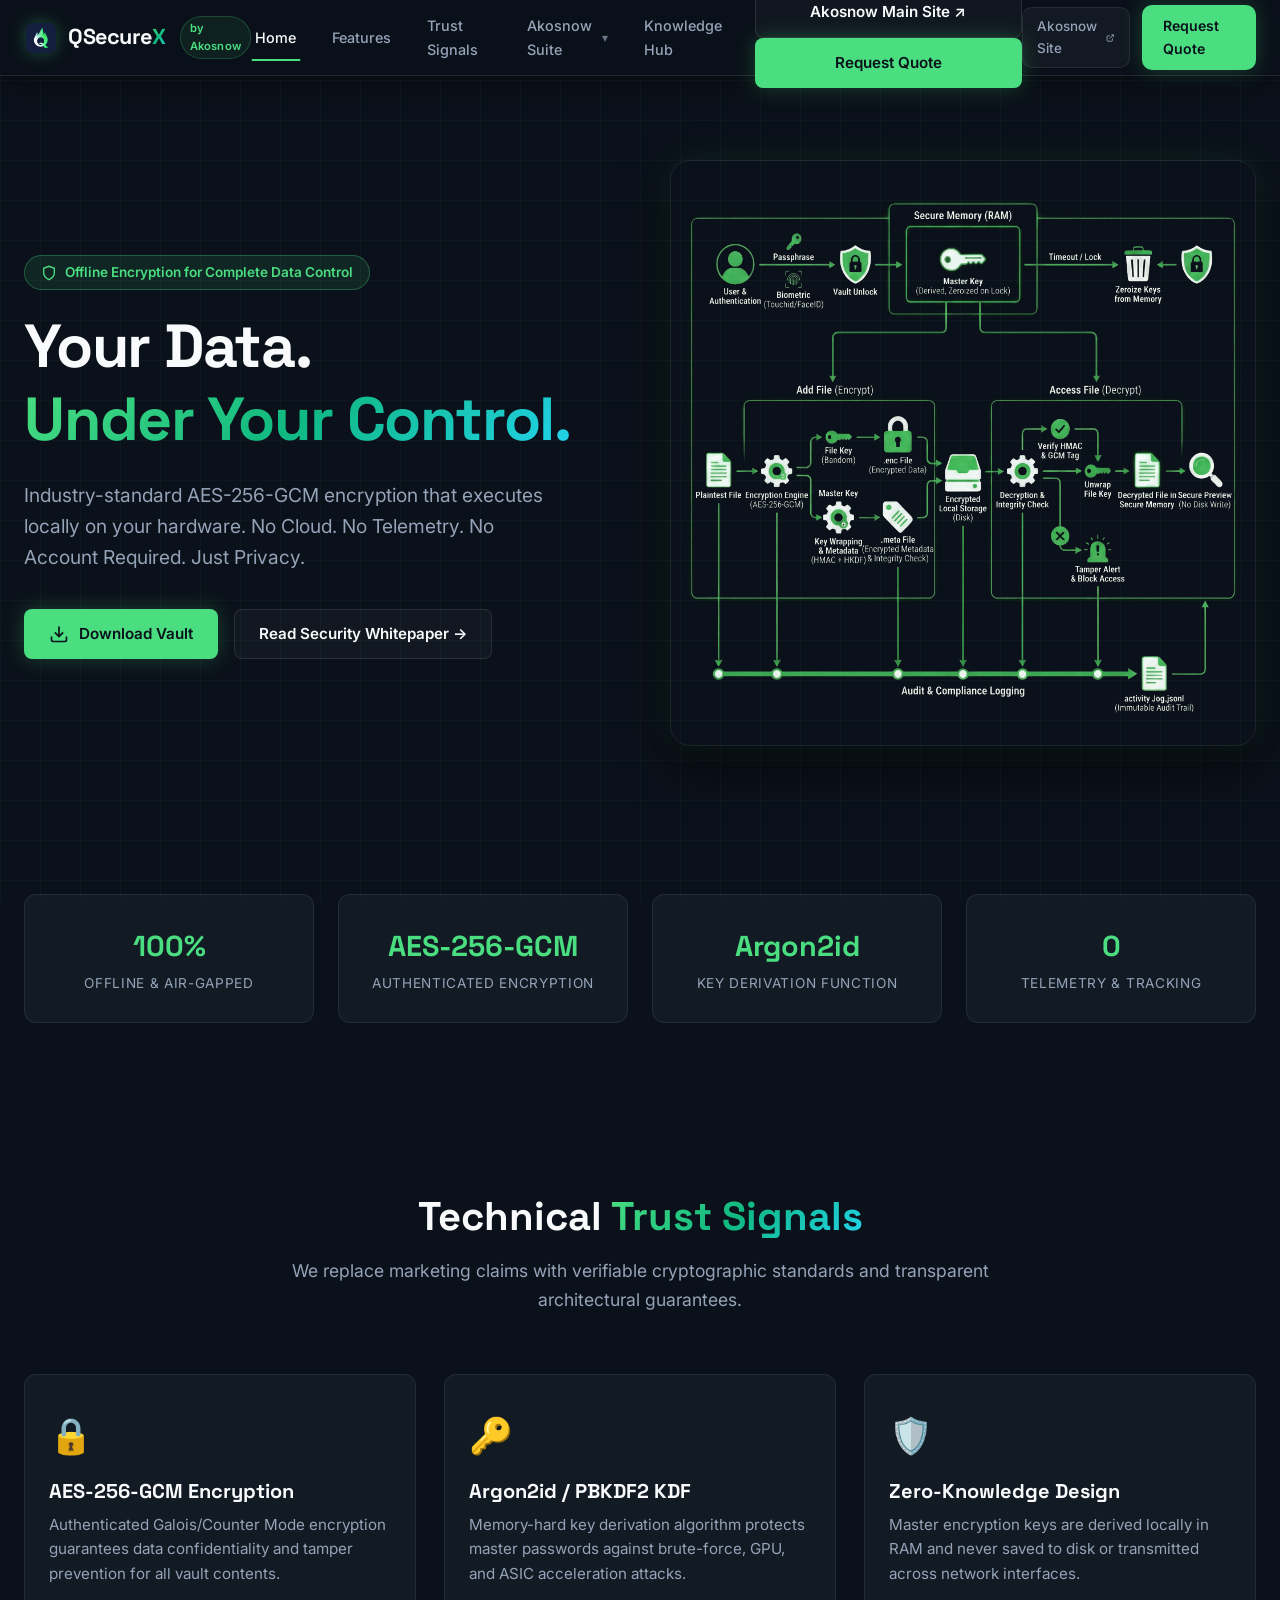
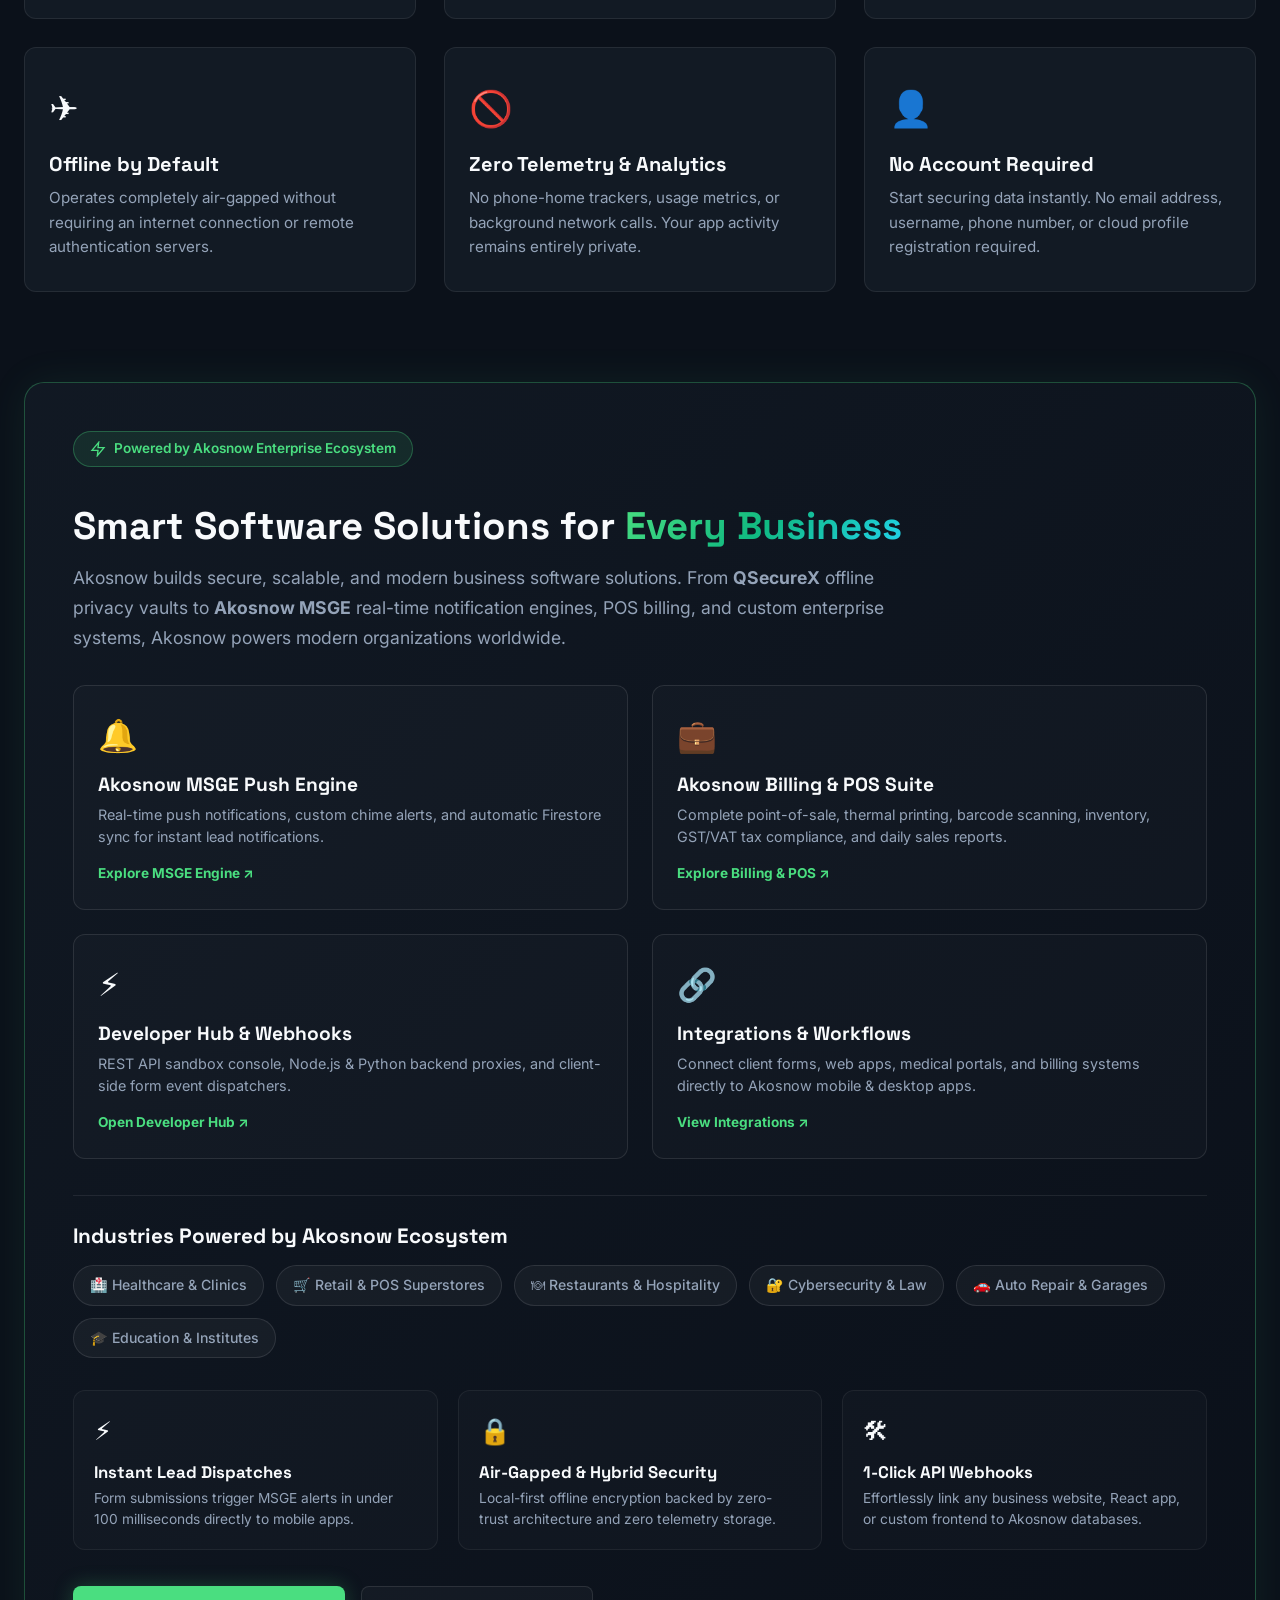
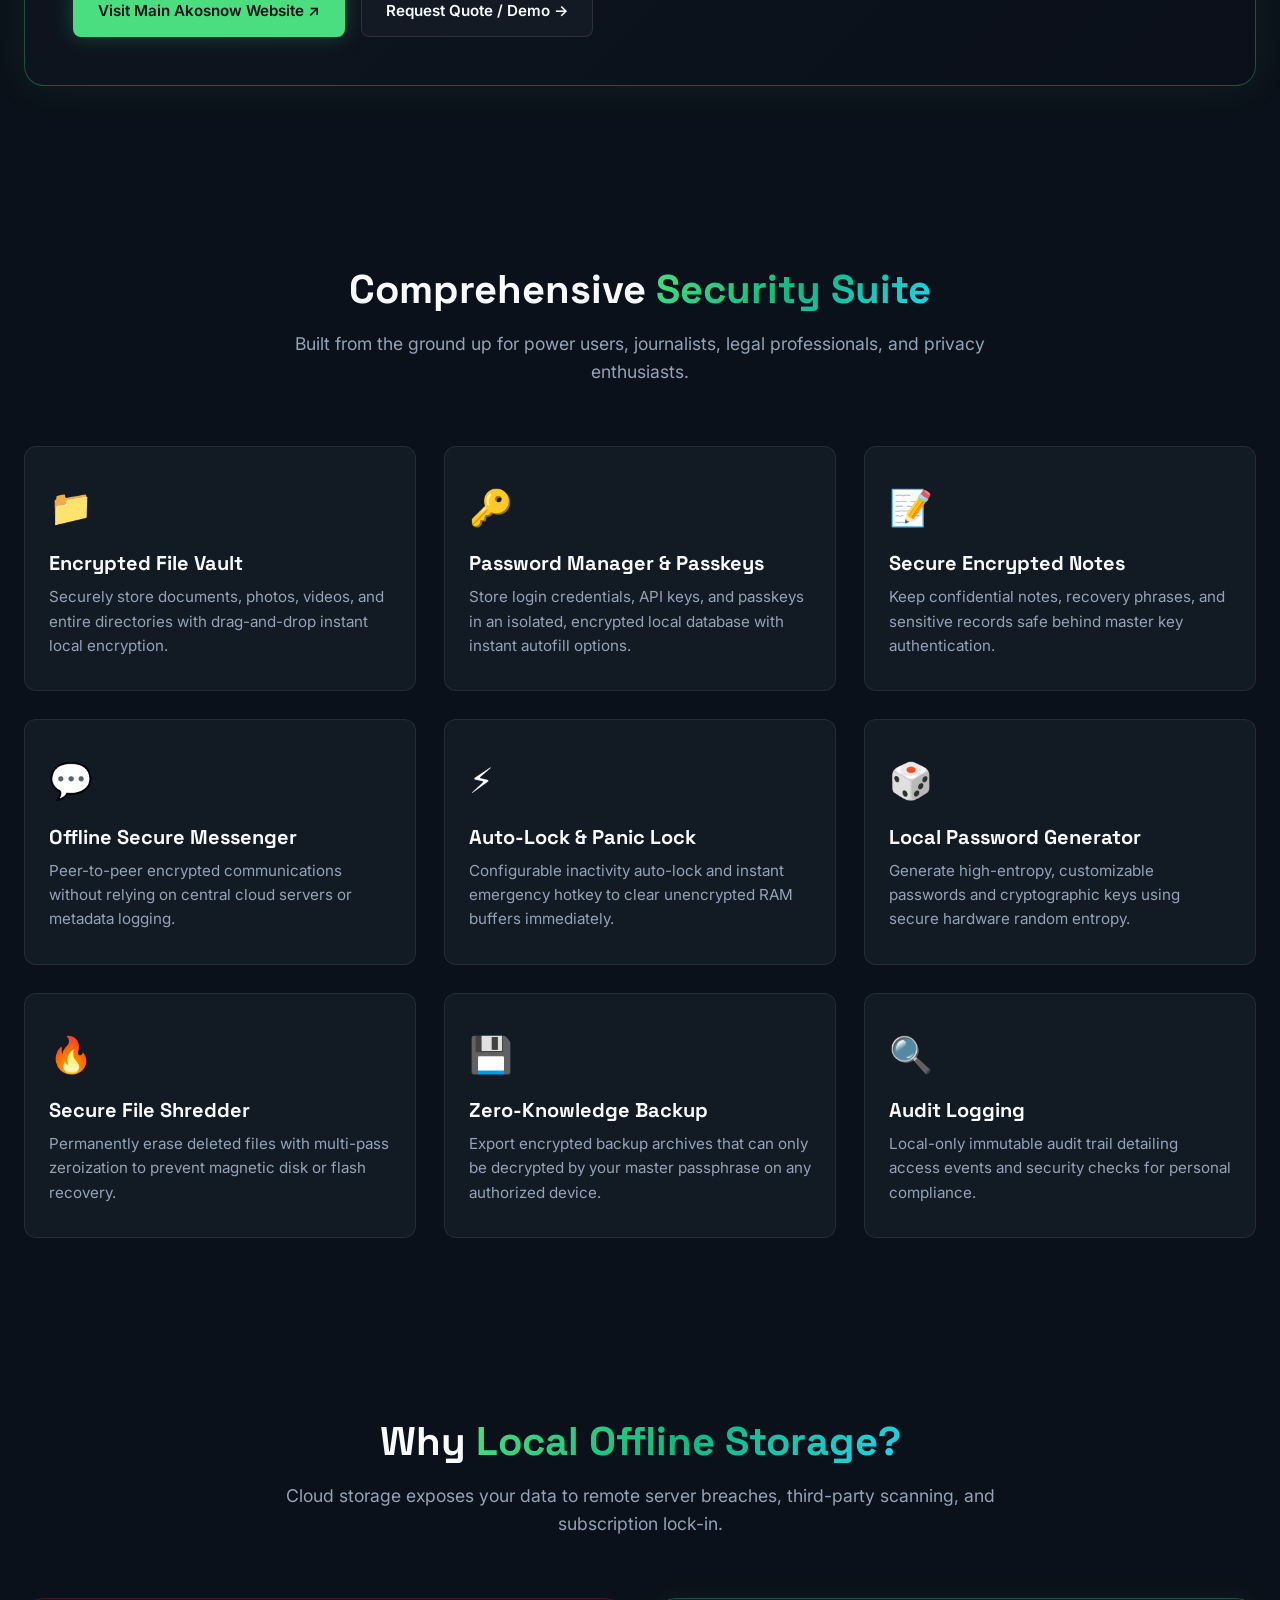
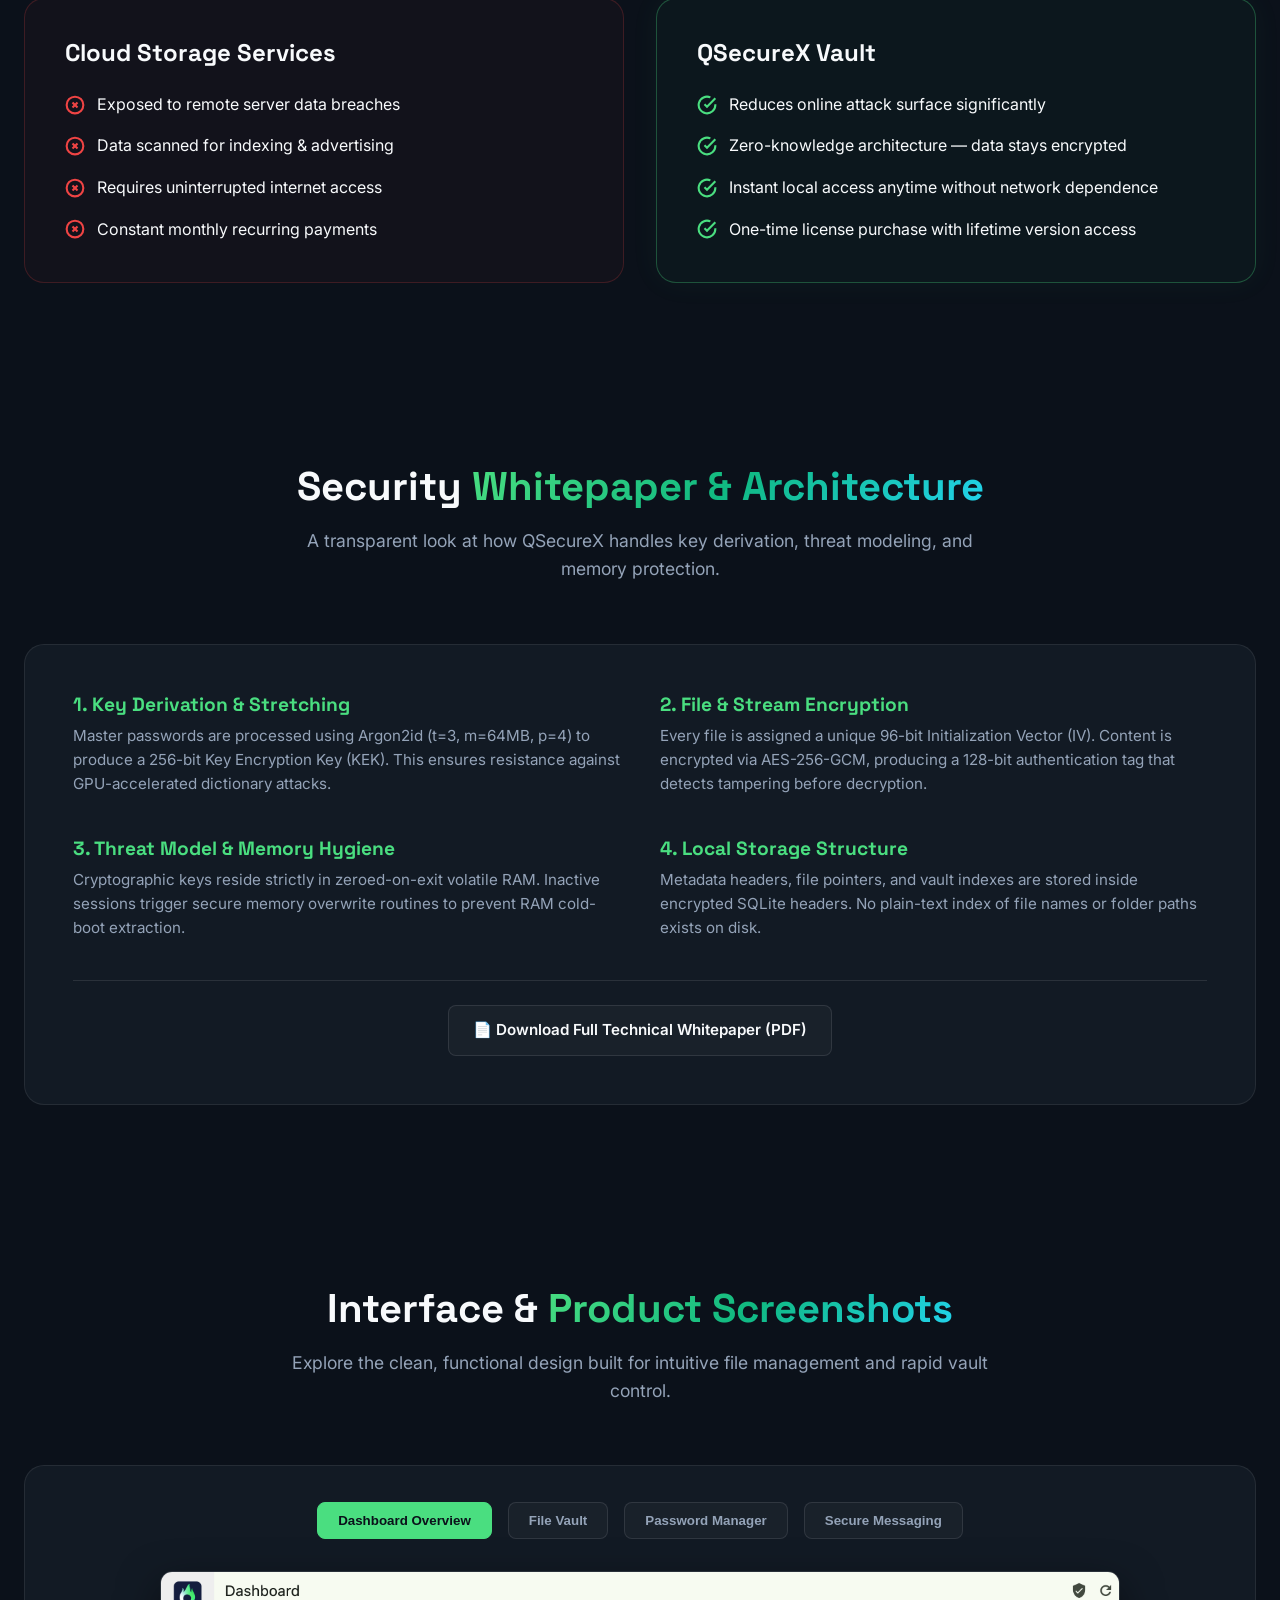
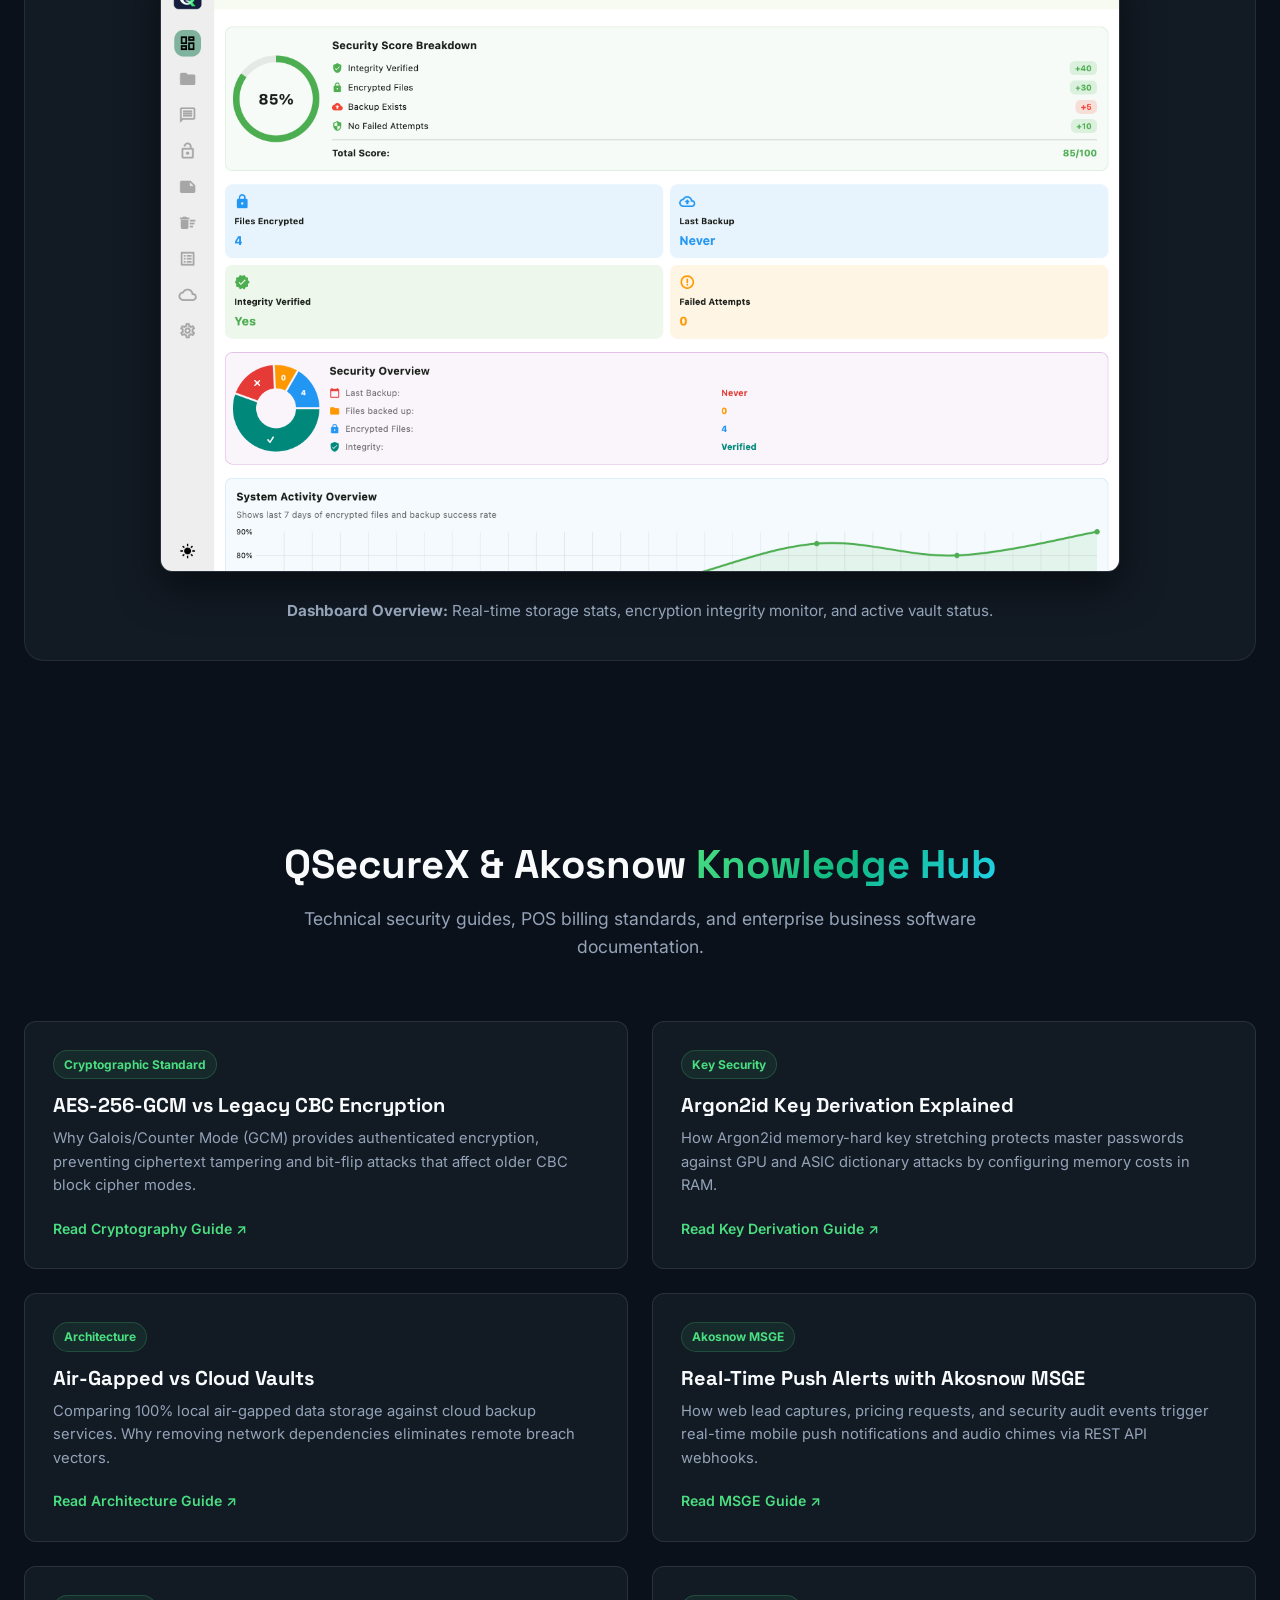
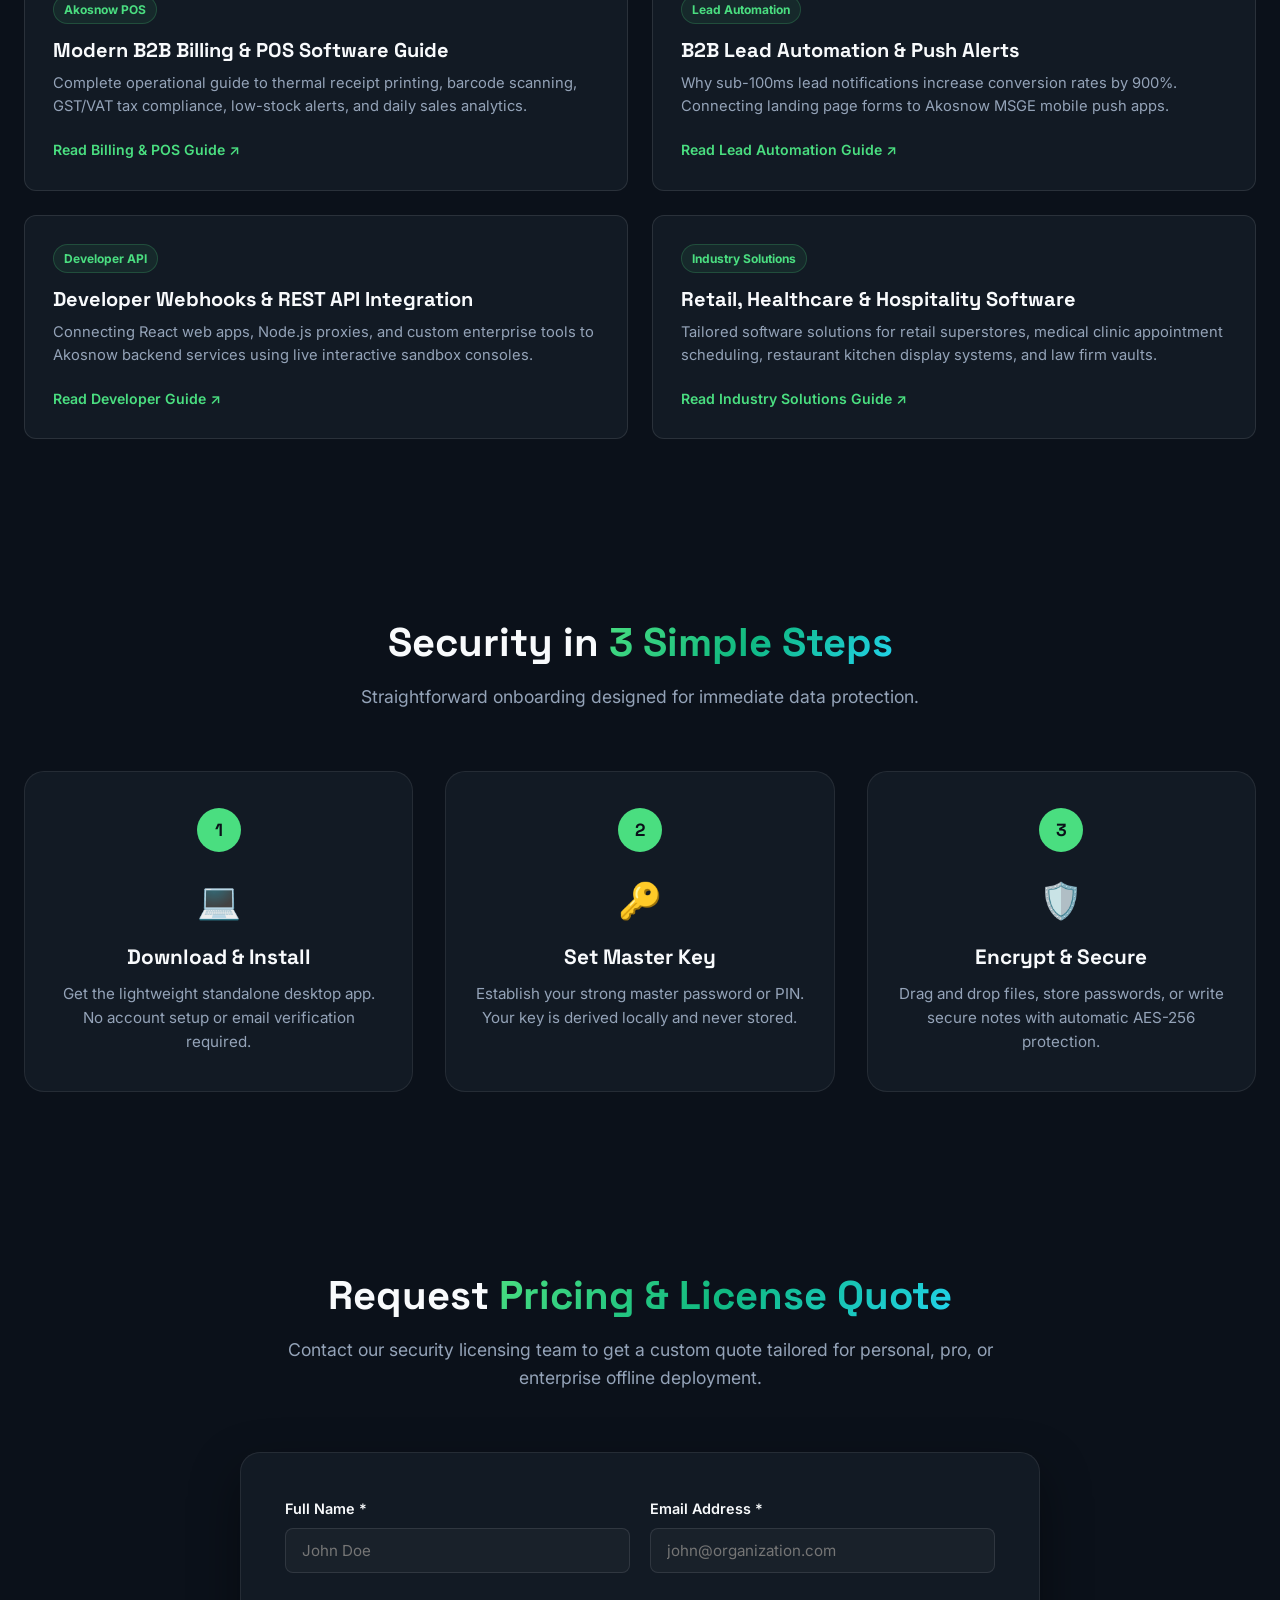
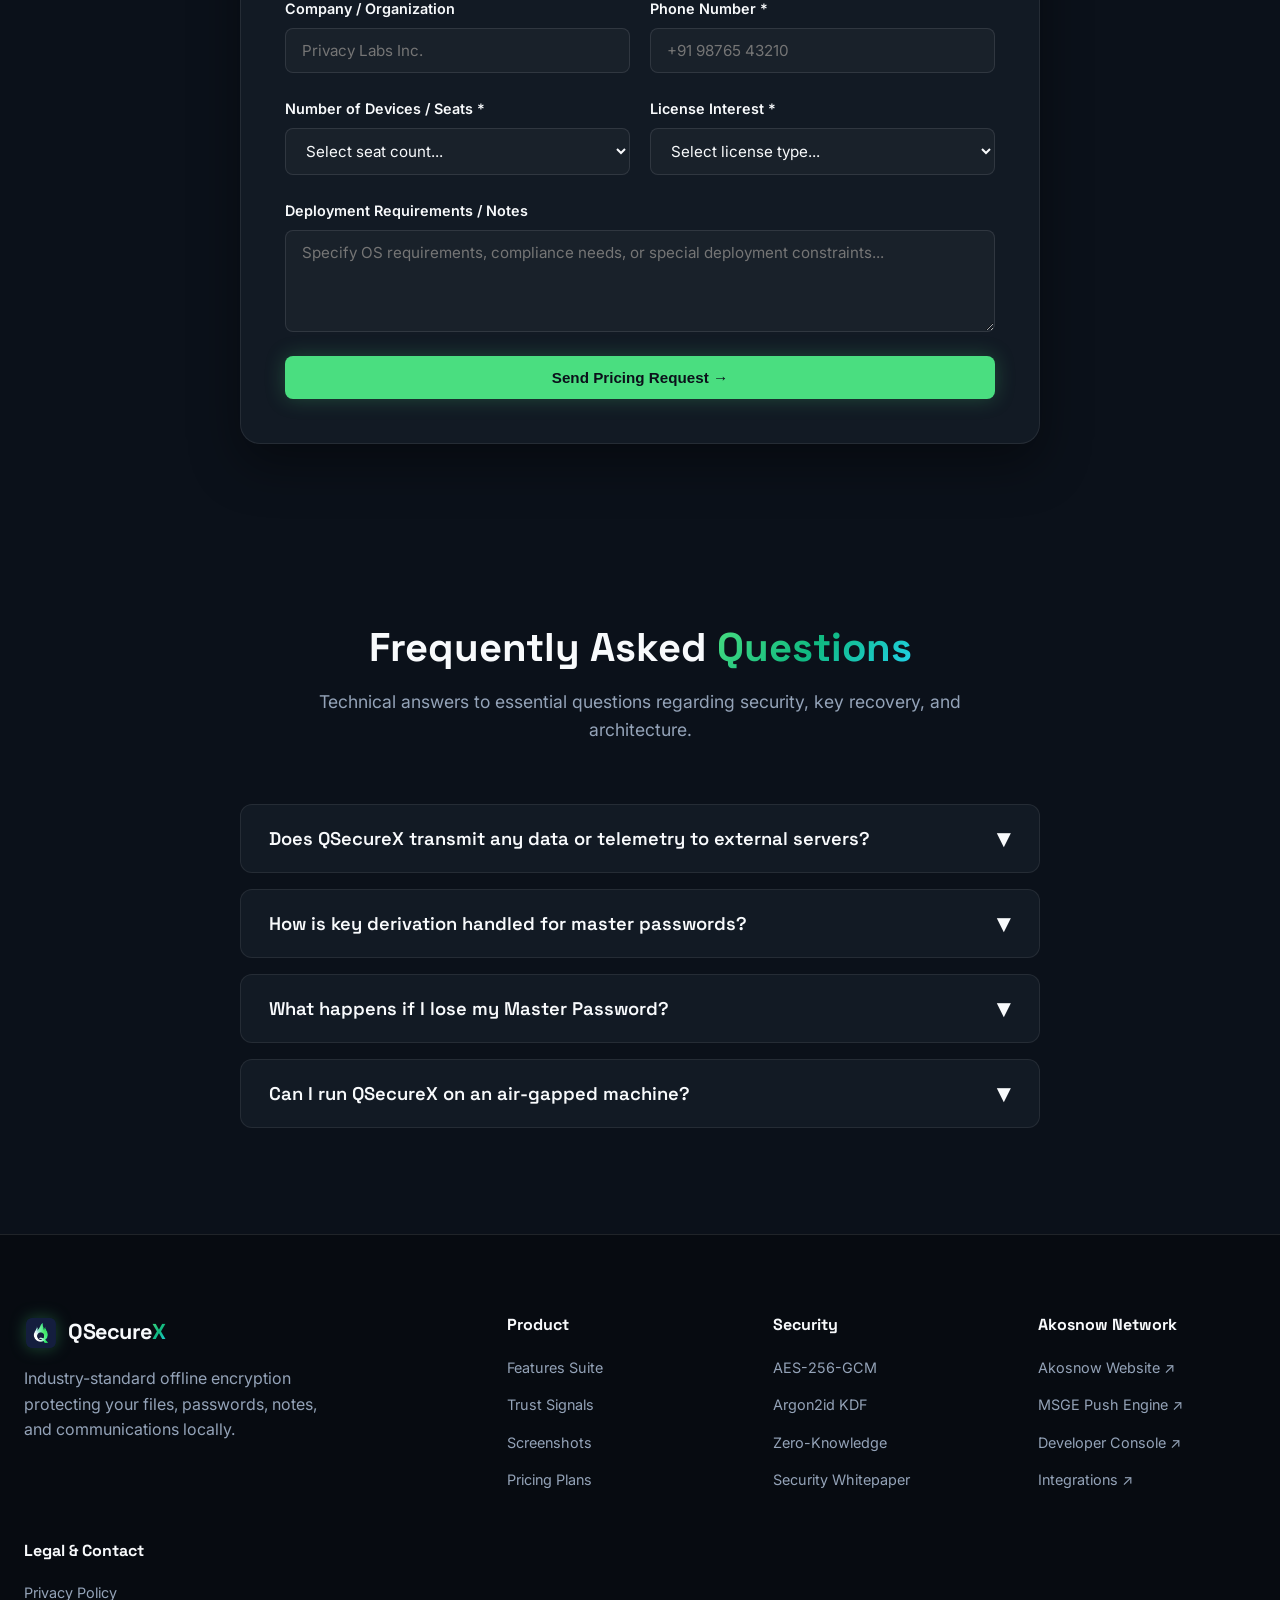
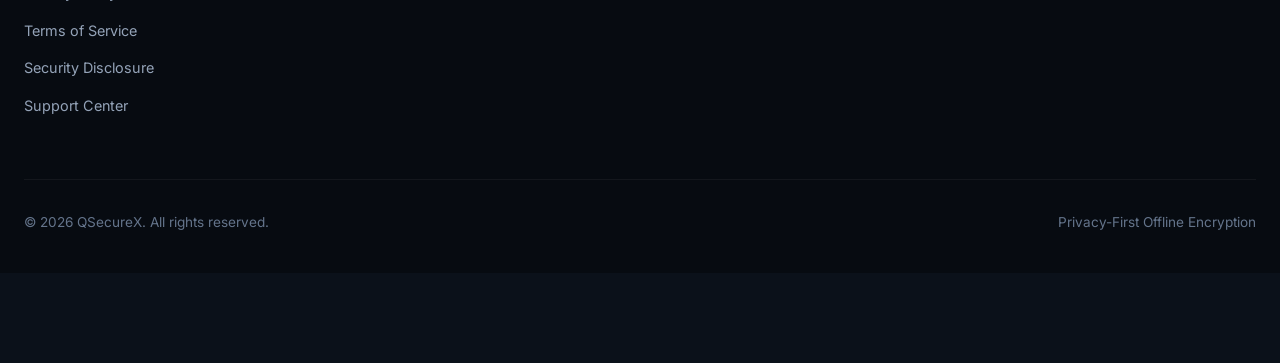
==== commit adde4b7f: "Update index.html" ====
--- a/index.html
+++ b/index.html
@@ -10,11 +10,11 @@
   <meta name="robots" content="index, follow, max-image-preview:large, max-snippet:-1, max-video-preview:-1">
   <meta name="author" content="Akosnow & QSecureX">
   <meta name="theme-color" content="#0b111a">
-  <link rel="canonical" href="https://qsecurex.akosnow.com/">
+  <link rel="canonical" href="https://qsecurex.space/">
 
   <!-- Open Graph / Facebook / WhatsApp SEO -->
   <meta property="og:type" content="website">
-  <meta property="og:url" content="https://qsecurex.akosnow.com/">
+  <meta property="og:url" content="https://qsecurex.space/">
   <meta property="og:title" content="QSecureX - Offline Privacy Vault & Security Suite">
   <meta property="og:description" content="Industry-standard AES-256-GCM local encryption powered by Akosnow MSGE. 100% offline, zero telemetry, complete data ownership.">
   <meta property="og:image" content="assets/gwag_1764444804643.png">
@@ -23,7 +23,7 @@
 
   <!-- Twitter Card SEO -->
   <meta name="twitter:card" content="summary_large_image">
-  <meta name="twitter:url" content="https://qsecurex.akosnow.com/">
+  <meta name="twitter:url" content="https://qsecurex.space/">
   <meta name="twitter:title" content="QSecureX - Offline Privacy Vault">
   <meta name="twitter:description" content="AES-256-GCM authenticated local data encryption with Akosnow MSGE push alert integration. Zero telemetry tracking.">
   <meta name="twitter:image" content="assets/gwag_1764444804643.png">
@@ -35,8 +35,8 @@
     "@graph": [
       {
         "@type": "WebSite",
-        "@id": "https://qsecurex.akosnow.com/#website",
-        "url": "https://qsecurex.akosnow.com/",
+        "@id": "https://qsecurex.space/#website",
+        "url": "https://qsecurex.space/",
         "name": "QSecureX Privacy Vault",
         "description": "Offline Privacy Vault & Local Encryption Software",
         "publisher": {
@@ -45,37 +45,37 @@
       },
       {
         "@type": "WebPage",
-        "@id": "https://qsecurex.akosnow.com/#webpage",
-        "url": "https://qsecurex.akosnow.com/",
+        "@id": "https://qsecurex.space/#webpage",
+        "url": "https://qsecurex.space/",
         "name": "QSecureX - Offline Privacy Vault & Local Encryption",
         "isPartOf": {
-          "@id": "https://qsecurex.akosnow.com/#website"
+          "@id": "https://qsecurex.space/#website"
         },
         "about": {
-          "@id": "https://qsecurex.akosnow.com/#software-qsecurex"
+          "@id": "https://qsecurex.space/#software-qsecurex"
         }
       },
       {
         "@type": "BreadcrumbList",
-        "@id": "https://qsecurex.akosnow.com/#breadcrumb",
+        "@id": "https://qsecurex.space/#breadcrumb",
         "itemListElement": [
           {
             "@type": "ListItem",
             "position": 1,
             "name": "Home",
-            "item": "https://qsecurex.akosnow.com/"
+            "item": "https://qsecurex.space/"
           },
           {
             "@type": "ListItem",
             "position": 2,
             "name": "QSecureX Vault",
-            "item": "https://qsecurex.akosnow.com/#features"
+            "item": "https://qsecurex.space/#features"
           }
         ]
       },
       {
         "@type": "SoftwareApplication",
-        "@id": "https://qsecurex.akosnow.com/#software-qsecurex",
+        "@id": "https://qsecurex.space/#software-qsecurex",
         "name": "QSecureX Privacy Vault",
         "alternateName": ["QSecure", "QSecureX", "QSecureX by Akosnow"],
         "operatingSystem": "Windows, macOS, Linux",
@@ -99,7 +99,7 @@
         "name": "Akosnow",
         "alternateName": ["Akosnow Business Ecosystem", "Akosnow Software"],
         "url": "https://akosnow.com",
-        "logo": "https://qsecurex.akosnow.com/assets/app_icon_1024_1764268476863.png",
+        "logo": "https://qsecurex.space/assets/app_icon_1024_1764268476863.png",
         "sameAs": [
           "https://akosnow.com",
           "https://akosnow.com/msge.html",
@@ -133,7 +133,7 @@
       },
       {
         "@type": "FAQPage",
-        "@id": "https://qsecurex.akosnow.com/#faq",
+        "@id": "https://qsecurex.space/#faq",
         "mainEntity": [
           {
             "@type": "Question",
@@ -188,7 +188,7 @@
       </a>
 
       <button class="mobile-toggle" id="mobileToggle" aria-label="Toggle Navigation Menu">
-        ☰
+        <span>☰</span>
       </button>
 
       <ul class="nav-menu" id="navMenu">
@@ -238,9 +238,15 @@
           </ul>
         </li>
         <li><a href="#guides" class="nav-link">Knowledge Hub</a></li>
+
+        <!-- Mobile Drawer Actions -->
+        <li class="mobile-actions-item">
+          <a href="akosnow website/index.html" class="btn btn-outline btn-full">Akosnow Main Site ↗</a>
+          <a href="#pricing" class="btn btn-primary btn-full">Request Quote</a>
+        </li>
       </ul>
 
-      <div class="header-actions">
+      <div class="header-actions desktop-actions">
         <a href="akosnow website/index.html" class="header-link-btn" title="Open Akosnow Website">
           <span>Akosnow Site</span>
           <svg width="12" height="12" viewBox="0 0 24 24" fill="none" stroke="currentColor" stroke-width="2.5"><path d="M18 13v6a2 2 0 0 1-2 2H5a2 2 0 0 1-2-2V8a2 2 0 0 1 2-2h6"></path><polyline points="15 3 21 3 21 9"></polyline><line x1="10" y1="14" x2="21" y2="3"></line></svg>
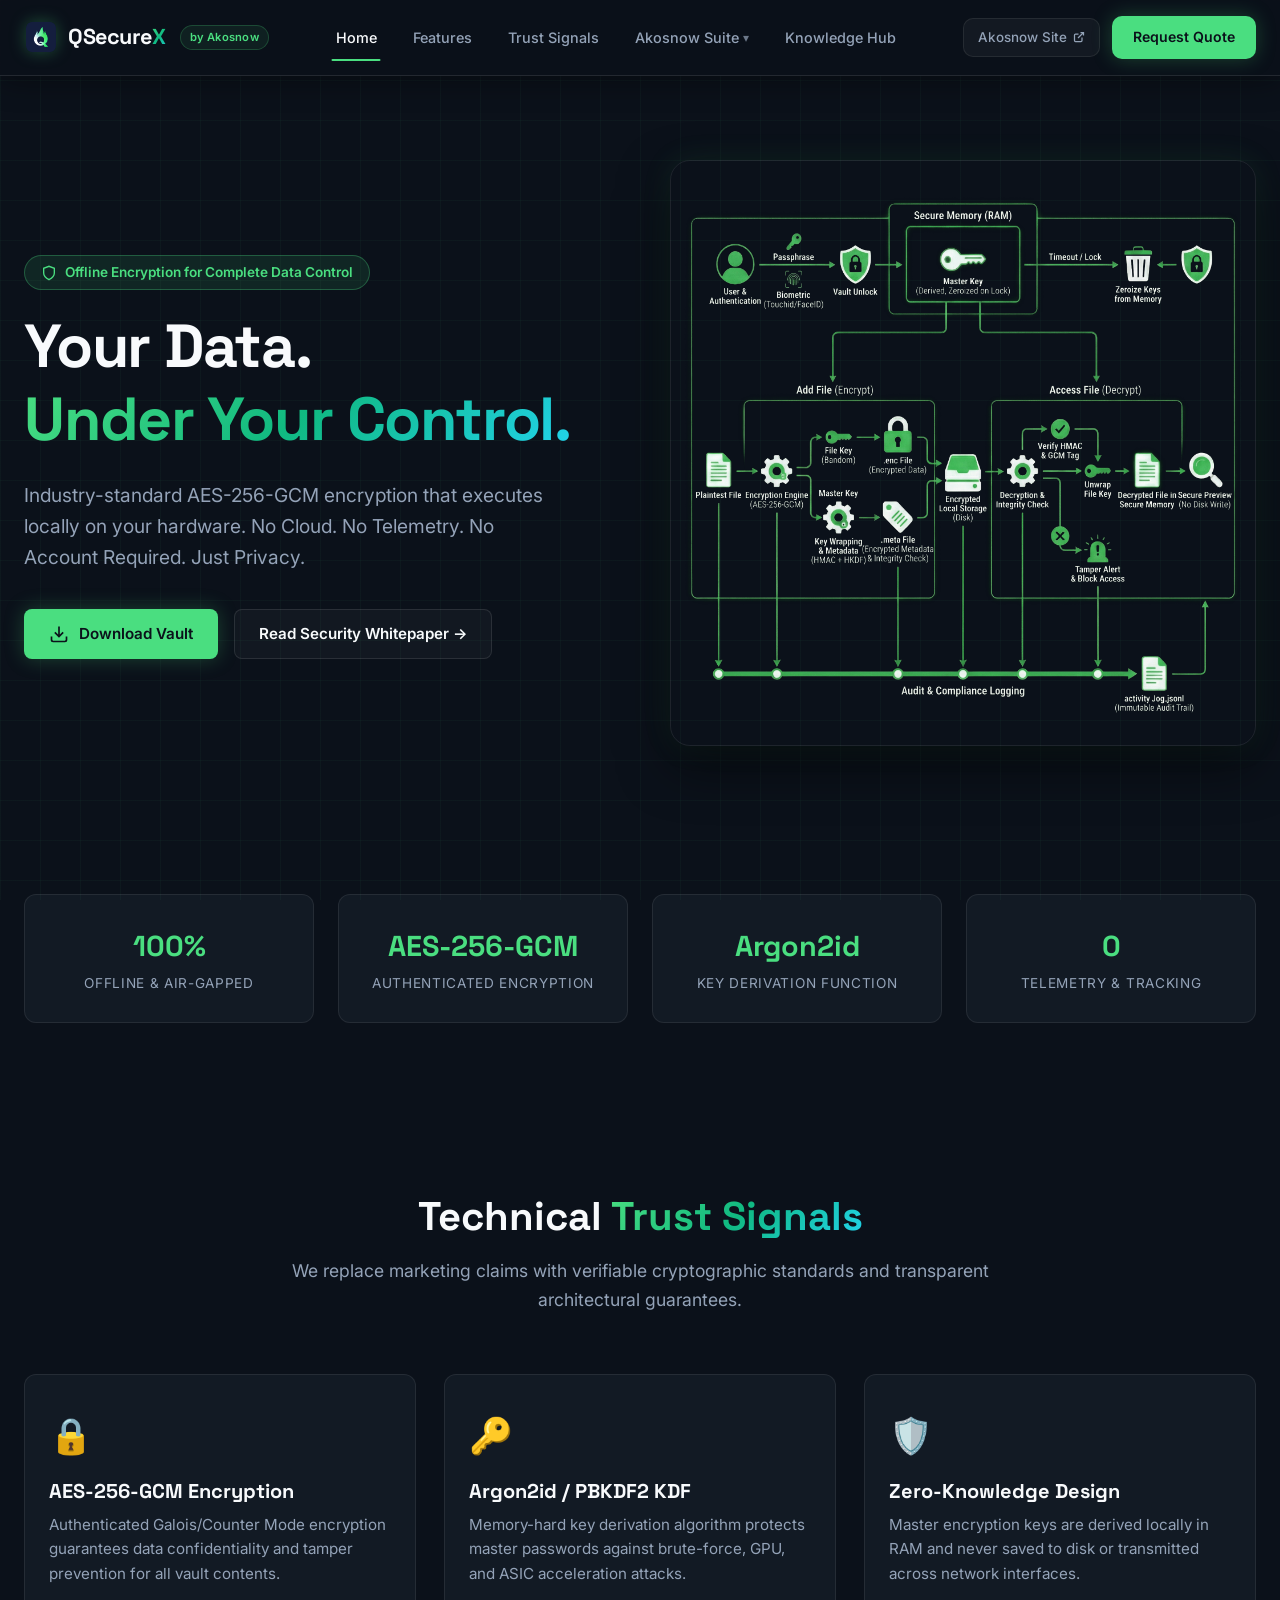
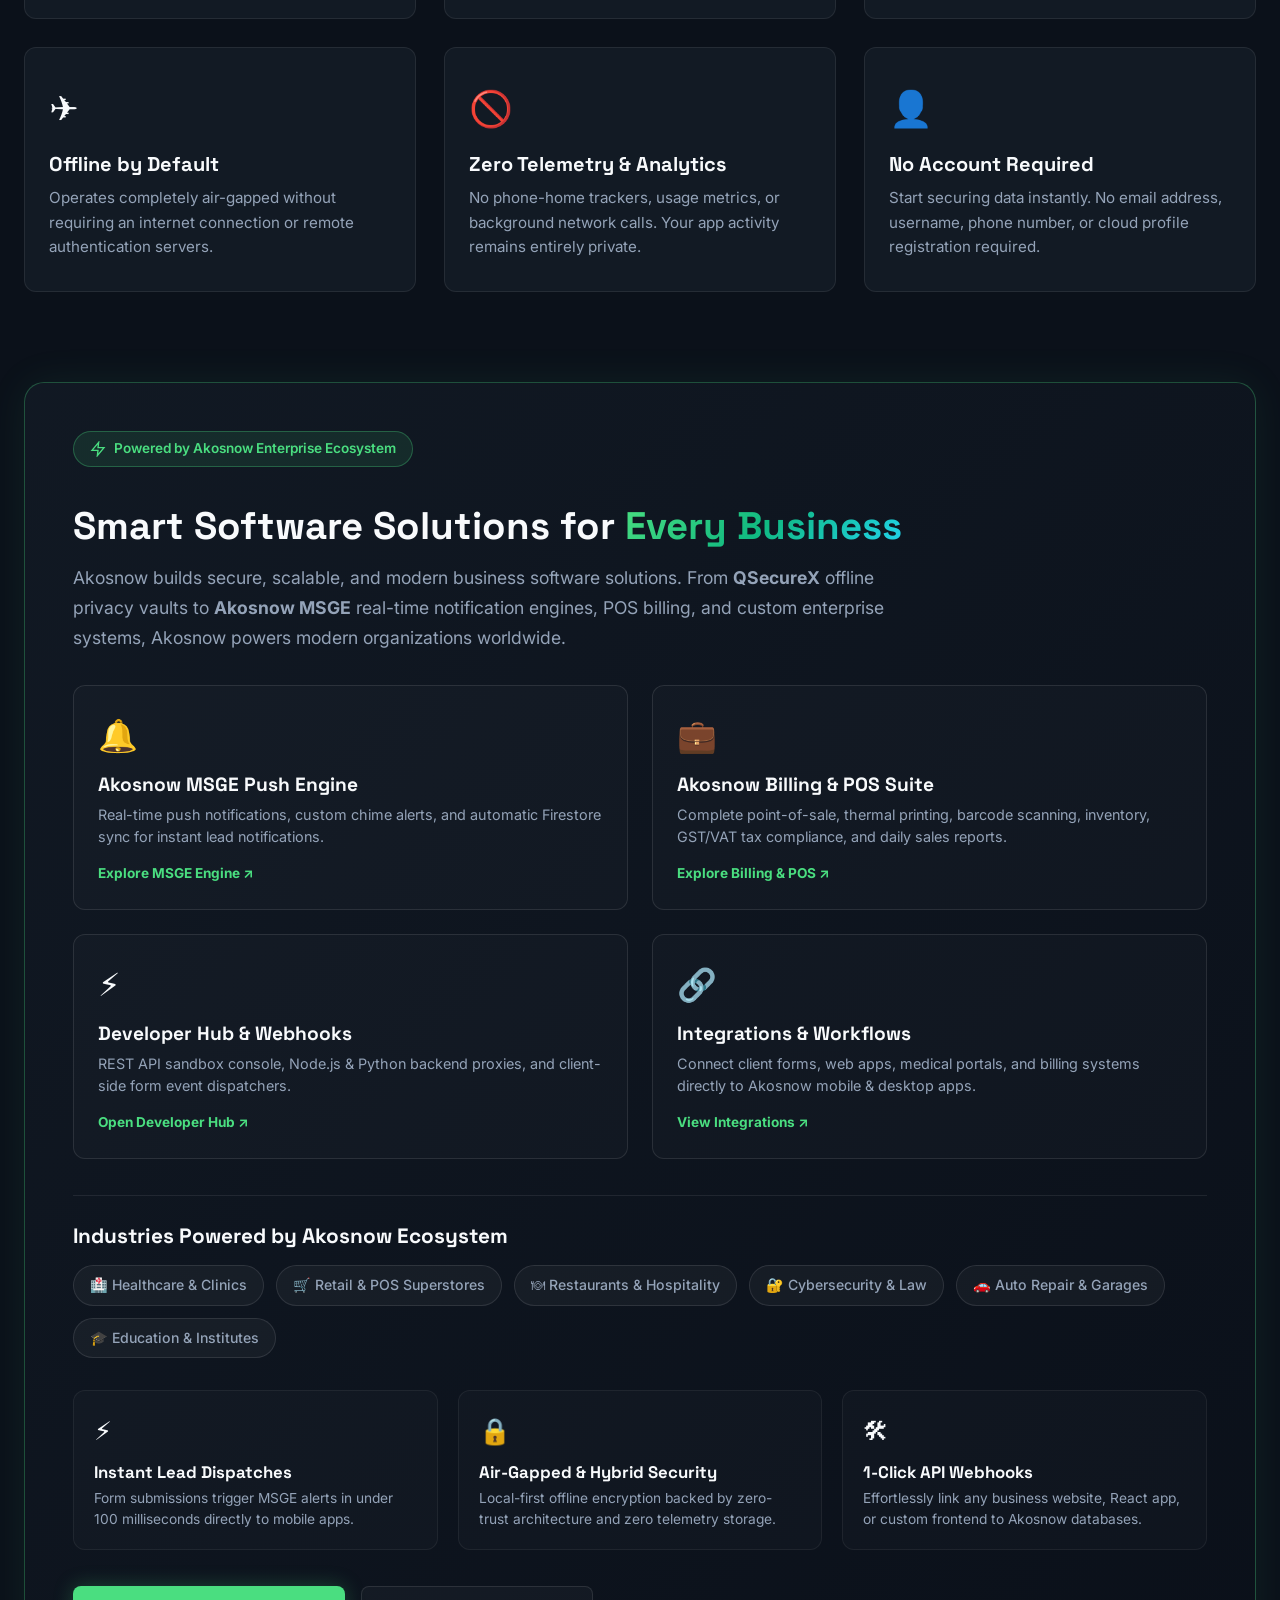
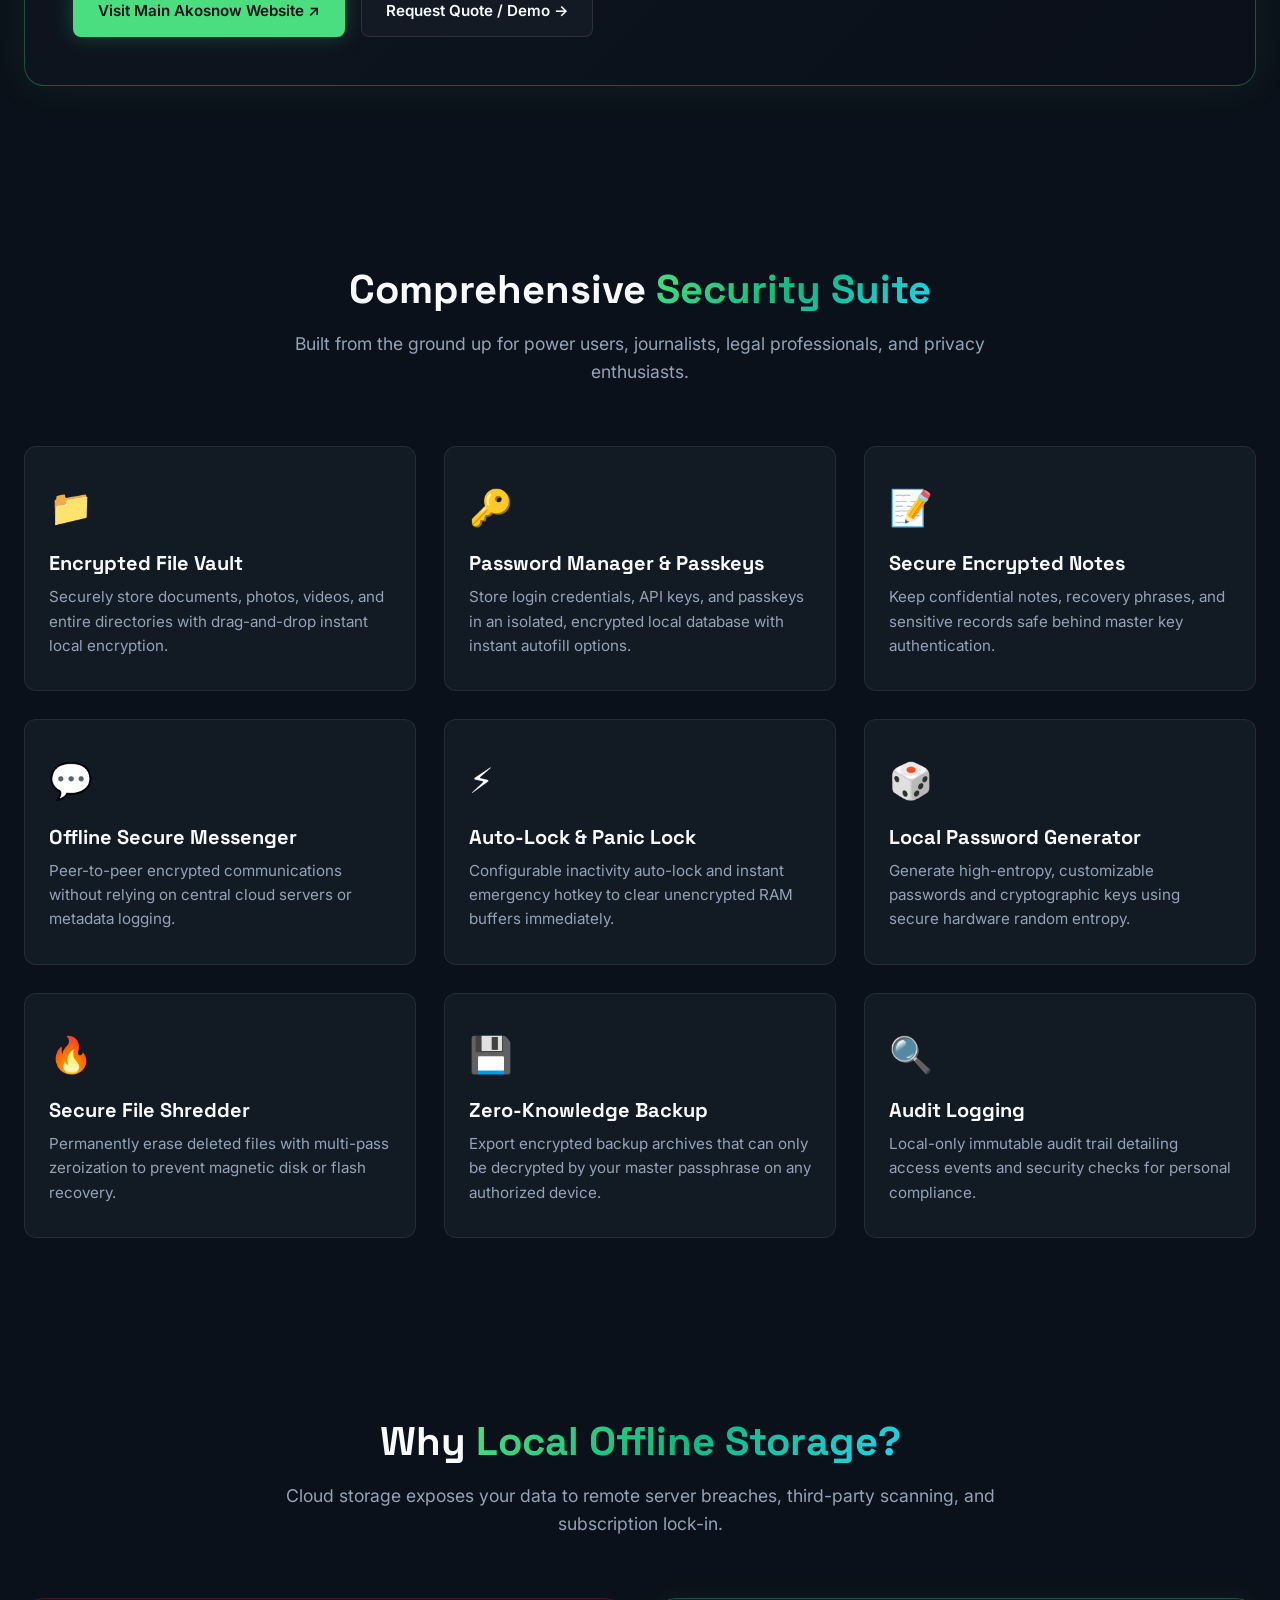
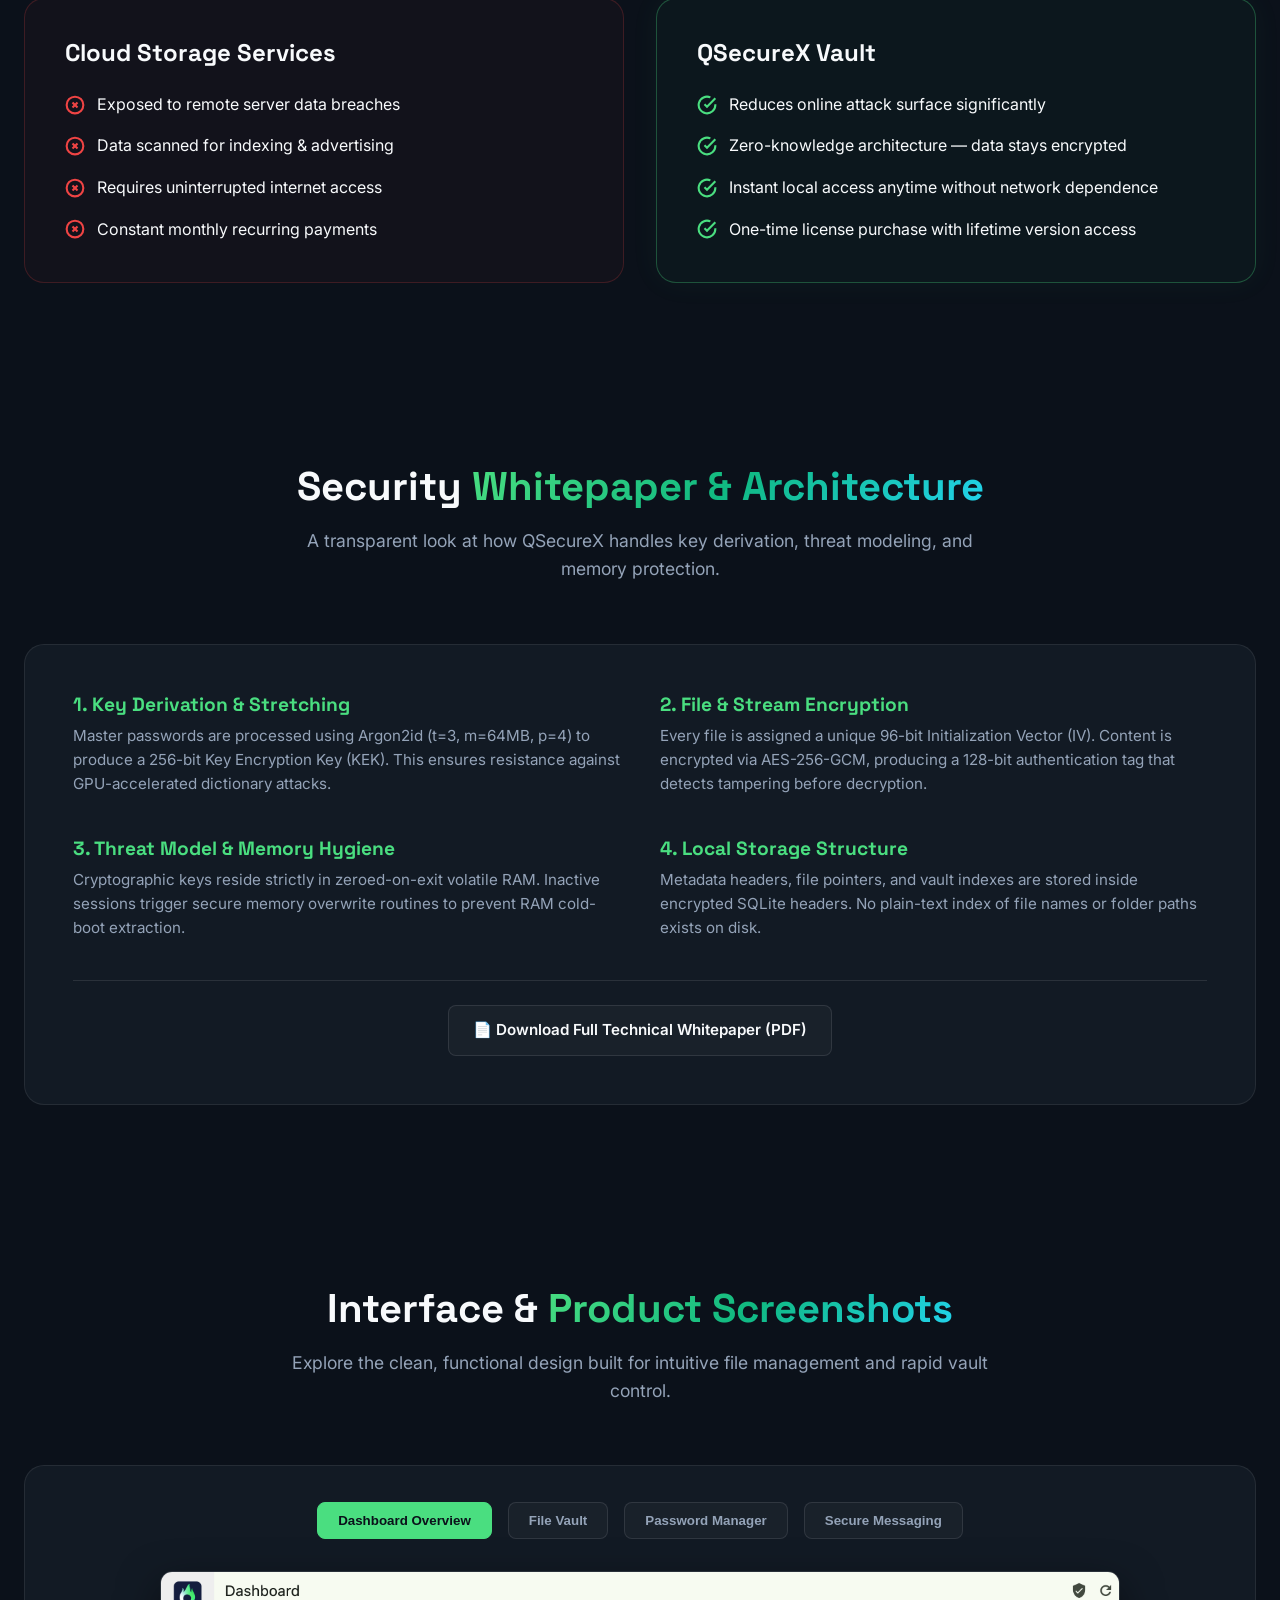
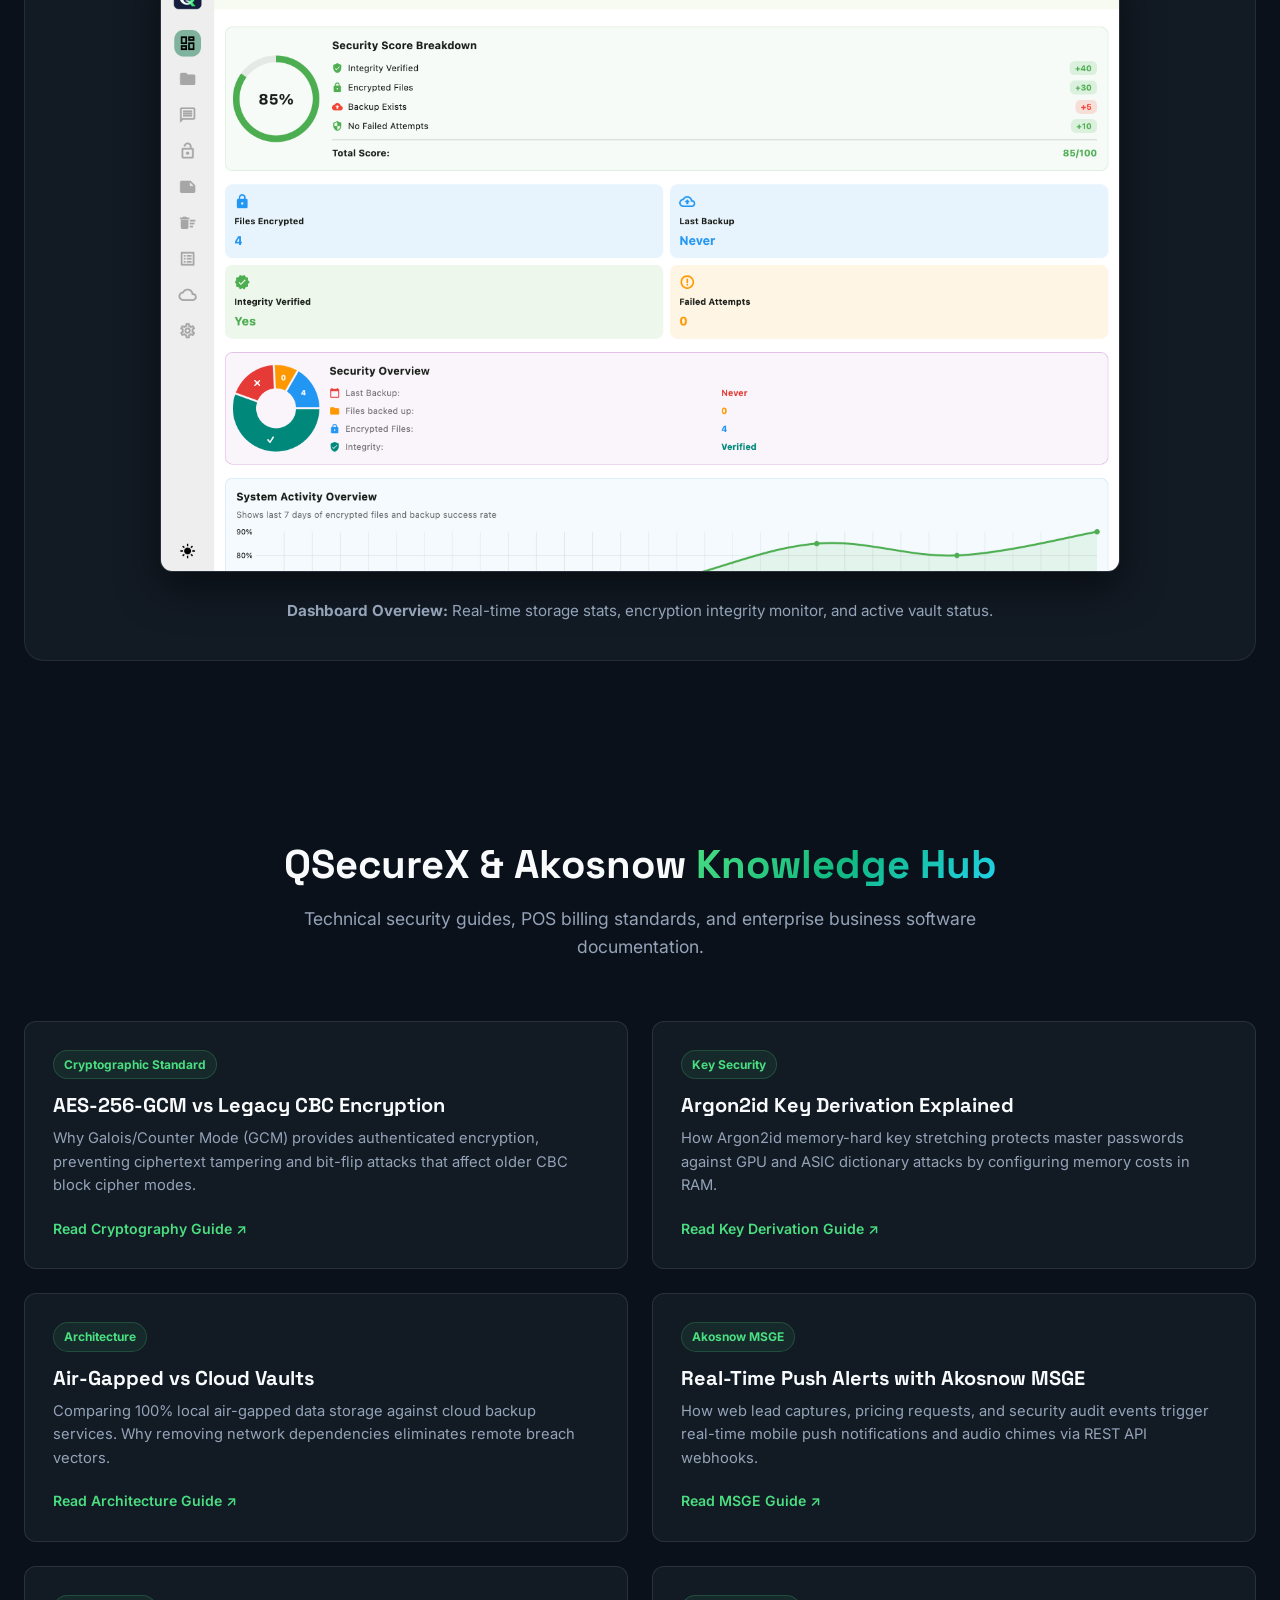
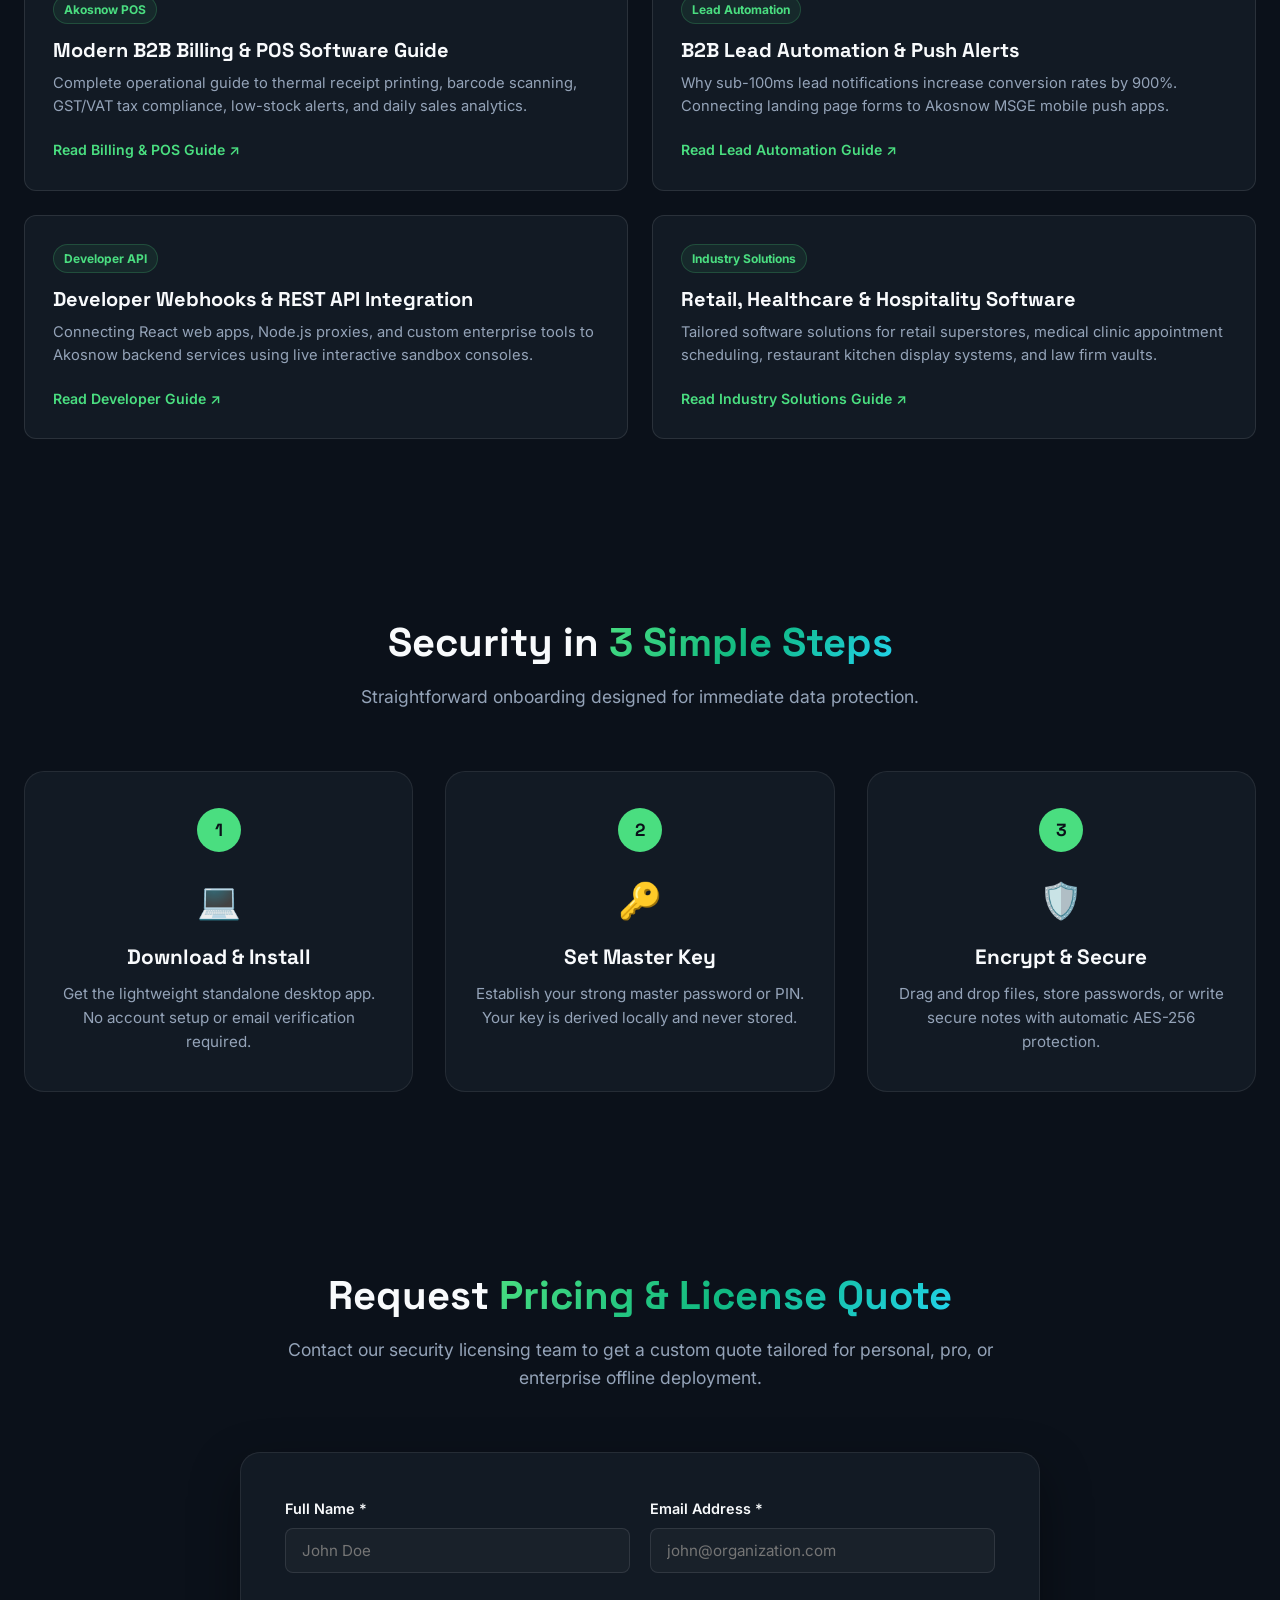
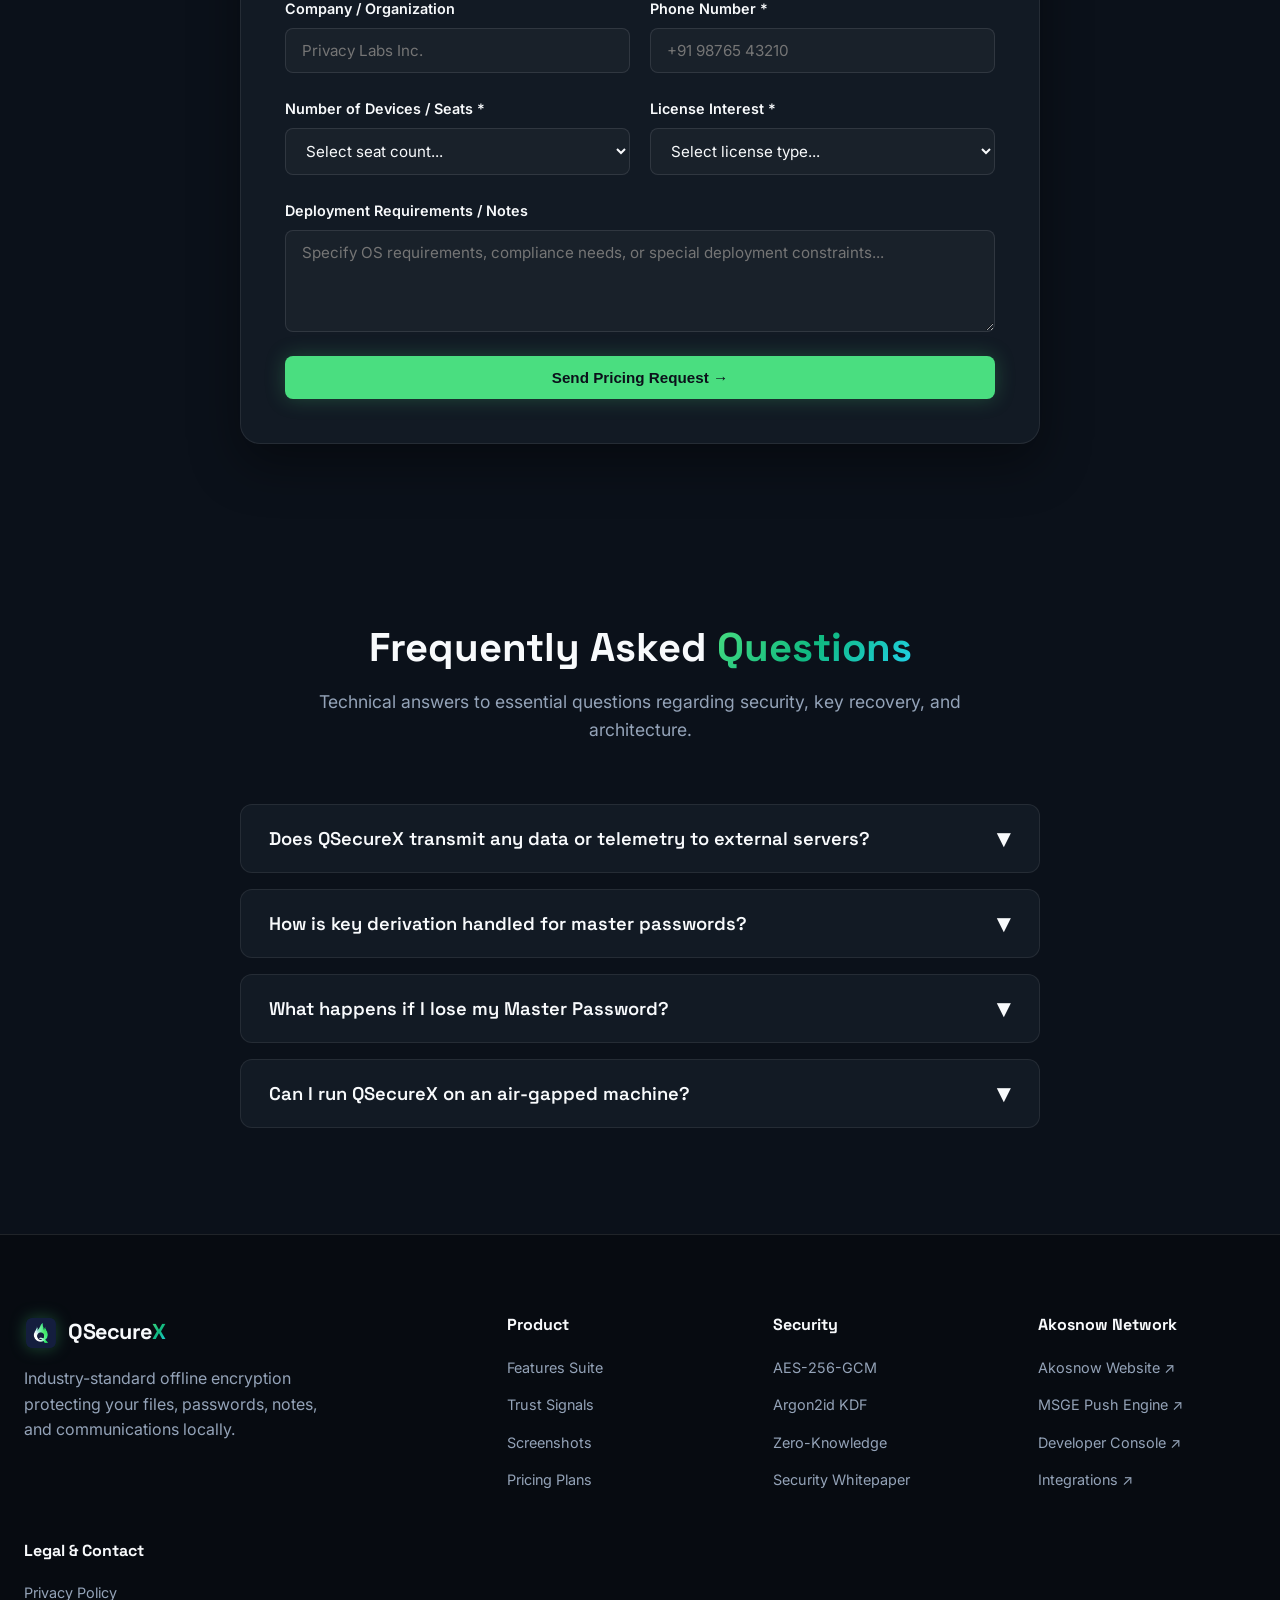
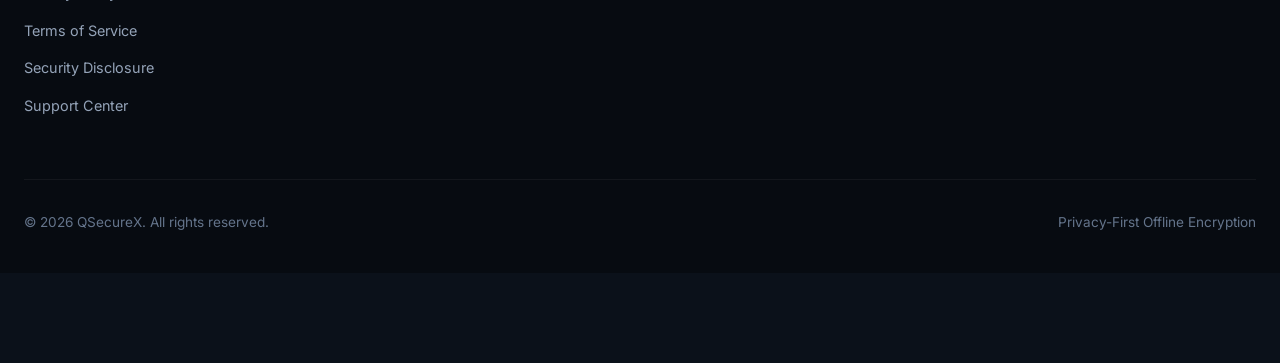
==== commit b7dff0c4: "Update index.html" ====
--- a/index.html
+++ b/index.html
@@ -202,35 +202,35 @@
           <ul class="dropdown-menu">
             <li>
               <a href="akosnow website/index.html">
-                <span class="menu-icon">🌐</span>
+                <span class="menu-icon"></span>
                 <span class="menu-text">Akosnow Main Website</span>
                 <span class="arrow">↗</span>
               </a>
             </li>
             <li>
               <a href="akosnow website/msge.html">
-                <span class="menu-icon">🔔</span>
+                <span class="menu-icon"></span>
                 <span class="menu-text">MSGE Push Engine</span>
                 <span class="arrow">↗</span>
               </a>
             </li>
             <li>
               <a href="akosnow website/index.html#products">
-                <span class="menu-icon">💼</span>
+                <span class="menu-icon"></span>
                 <span class="menu-text">Billing & POS Suite</span>
                 <span class="arrow">↗</span>
               </a>
             </li>
             <li>
               <a href="akosnow website/developer.html">
-                <span class="menu-icon">⚡</span>
+                <span class="menu-icon"></span>
                 <span class="menu-text">Developer Console</span>
                 <span class="arrow">↗</span>
               </a>
             </li>
             <li>
               <a href="akosnow website/integrations.html">
-                <span class="menu-icon">🔗</span>
+                <span class="menu-icon"></span>
                 <span class="menu-text">Integrations Hub</span>
                 <span class="arrow">↗</span>
               </a>
--- a/styles.css
+++ b/styles.css
@@ -936,6 +936,28 @@
   font-size: 0.85rem;
 }
 
+.mobile-actions-item {
+  display: none;
+}
+
+.mobile-toggle {
+  display: none;
+  background: rgba(255, 255, 255, 0.05);
+  border: 1px solid rgba(255, 255, 255, 0.12);
+  color: var(--text-main);
+  font-size: 1.25rem;
+  padding: 6px 12px;
+  border-radius: var(--radius-sm);
+  cursor: pointer;
+  transition: var(--transition-fast);
+}
+
+.mobile-toggle:hover {
+  background: rgba(74, 222, 128, 0.1);
+  border-color: rgba(74, 222, 128, 0.3);
+  color: var(--primary);
+}
+
 /* Responsive Media Queries */
 @media (max-width: 1024px) {
   .hero-grid {
@@ -965,28 +987,63 @@
 }
 
 @media (max-width: 768px) {
+  .desktop-actions {
+    display: none !important;
+  }
+
+  .mobile-toggle {
+    display: flex;
+    align-items: center;
+    justify-content: center;
+  }
+
+  .mobile-actions-item {
+    display: flex;
+    flex-direction: column;
+    gap: 12px;
+    margin-top: 12px;
+    padding-top: 16px;
+    border-top: 1px solid rgba(255, 255, 255, 0.08);
+    width: 100%;
+  }
+
   .nav-menu {
     display: none;
     position: absolute;
-    top: 80px;
+    top: 76px;
     left: 0;
     right: 0;
-    background: var(--bg-card);
+    background: rgba(13, 20, 29, 0.98);
+    backdrop-filter: blur(20px);
+    -webkit-backdrop-filter: blur(20px);
     flex-direction: column;
     padding: 24px;
-    border-bottom: 1px solid var(--border-color);
+    gap: 16px;
+    border-bottom: 1px solid rgba(74, 222, 128, 0.2);
+    box-shadow: 0 20px 40px rgba(0, 0, 0, 0.8);
+    z-index: 1050;
   }
 
   .nav-menu.active {
     display: flex;
   }
 
-  .mobile-toggle {
-    display: block;
+  .nav-dropdown-item .dropdown-menu {
+    position: static;
+    transform: none !important;
+    opacity: 1;
+    visibility: visible;
+    box-shadow: none;
+    background: rgba(255, 255, 255, 0.03);
+    margin-top: 8px;
+    border: 1px solid rgba(255, 255, 255, 0.06);
+    min-width: 100%;
   }
 
   .hero h1 {
-    font-size: 2.5rem;
+    font-size: 3.5rem;
+    line-height: 1.1;
+    letter-spacing: -0.03em;
   }
 
   .form-grid {
